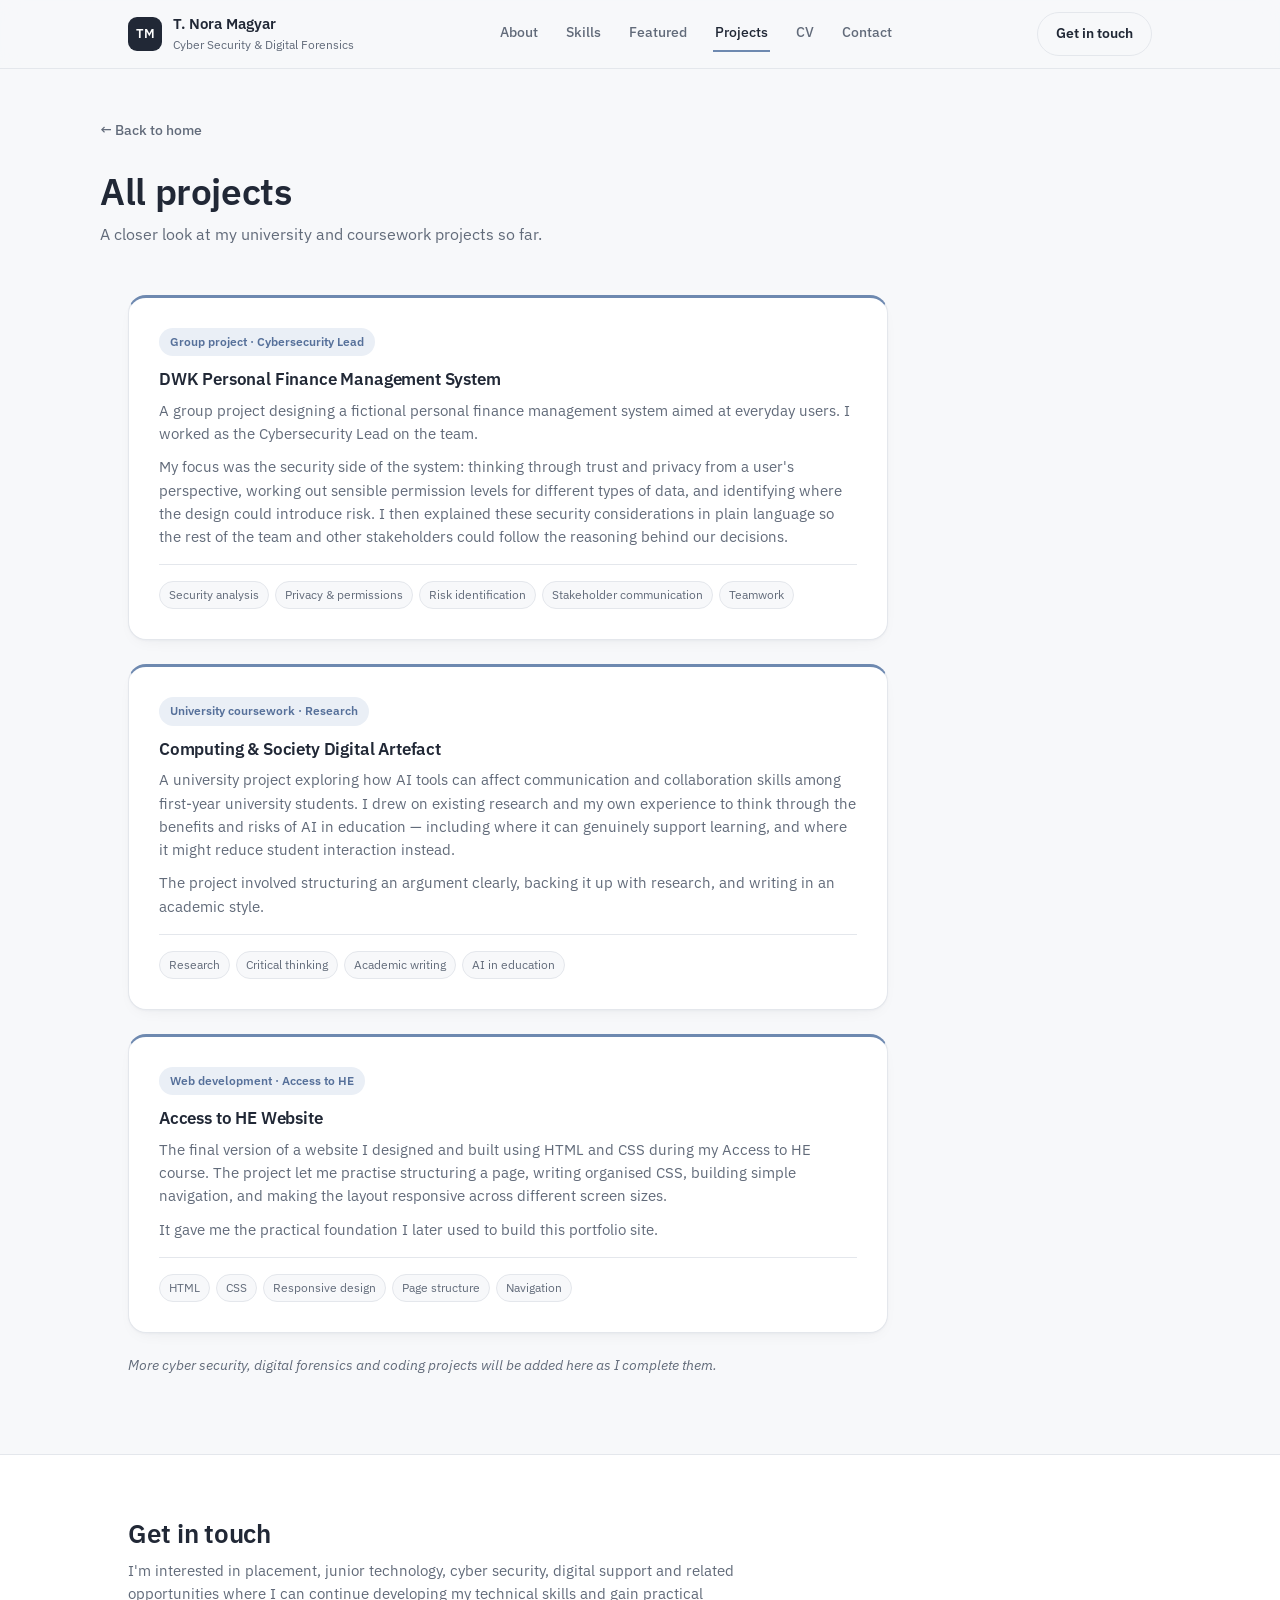
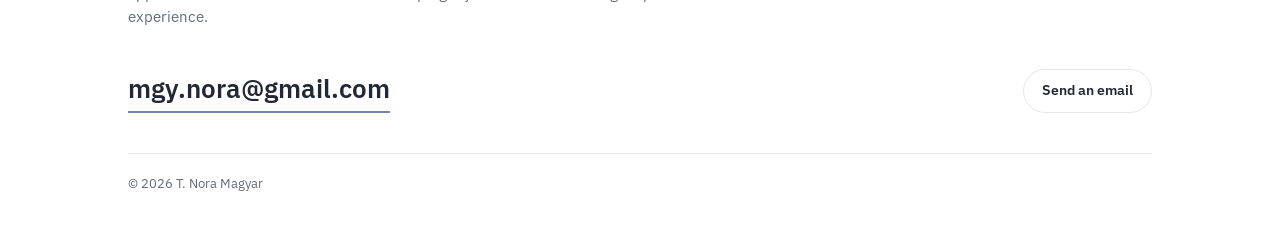
==== projects.html @ 8e034559 "Add files via upload" ====
<!DOCTYPE html>
<html lang="en">
<head>
<meta charset="UTF-8">
<meta name="viewport" content="width=device-width, initial-scale=1.0">
<title>Projects — T. Nora Magyar</title>
<link rel="preconnect" href="https://fonts.googleapis.com">
<link rel="preconnect" href="https://fonts.gstatic.com" crossorigin>
<link href="https://fonts.googleapis.com/css2?family=IBM+Plex+Sans:wght@400;500;600;700&display=swap" rel="stylesheet">
<link rel="stylesheet" href="style.css">
</head>
<body>

<header class="nav">
  <div class="wrap">
    <a href="index.html#home" class="brand">
      <span class="brand-mark">TM</span>
      <span class="brand-text">T. Nora Magyar<span>Cyber Security &amp; Digital Forensics</span></span>
    </a>
    <nav class="nav-links" id="navLinks">
      <a href="index.html#about">About</a>
      <a href="index.html#skills">Skills</a>
      <a href="index.html#featured-projects">Featured</a>
      <a href="projects.html" class="active">Projects</a>
      <a href="index.html#cv">CV</a>
      <a href="index.html#contact">Contact</a>
    </nav>
    <div class="nav-cta">
      <a href="index.html#contact" class="btn btn-ghost">Get in touch</a>
      <button class="menu-toggle" id="menuToggle" aria-label="Toggle menu" aria-expanded="false">
        <svg viewBox="0 0 24 24" fill="none" stroke="currentColor" stroke-width="2" stroke-linecap="round"><line x1="4" y1="7" x2="20" y2="7"/><line x1="4" y1="12" x2="20" y2="12"/><line x1="4" y1="17" x2="20" y2="17"/></svg>
      </button>
    </div>
  </div>
</header>

<div class="wrap projects-page-head">
  <a href="index.html" class="back-link">&larr; Back to home</a>
  <h1>All projects</h1>
  <p>A closer look at my university and coursework projects so far.</p>
</div>

<section id="all-projects">
  <div class="wrap">
    <div class="project-grid">
      <div class="card">
        <span class="card-tag">Group project · Cybersecurity Lead</span>
        <h3>DWK Personal Finance Management System</h3>
        <p>A group project designing a fictional personal finance management system aimed at everyday users. I worked as the Cybersecurity Lead on the team.</p>
        <p>My focus was the security side of the system: thinking through trust and privacy from a user's perspective, working out sensible permission levels for different types of data, and identifying where the design could introduce risk. I then explained these security considerations in plain language so the rest of the team and other stakeholders could follow the reasoning behind our decisions.</p>
        <div class="card-skills">
          <span class="card-skill">Security analysis</span>
          <span class="card-skill">Privacy &amp; permissions</span>
          <span class="card-skill">Risk identification</span>
          <span class="card-skill">Stakeholder communication</span>
          <span class="card-skill">Teamwork</span>
        </div>
      </div>
      <div class="card">
        <span class="card-tag">University coursework · Research</span>
        <h3>Computing &amp; Society Digital Artefact</h3>
        <p>A university project exploring how AI tools can affect communication and collaboration skills among first-year university students. I drew on existing research and my own experience to think through the benefits and risks of AI in education — including where it can genuinely support learning, and where it might reduce student interaction instead.</p>
        <p>The project involved structuring an argument clearly, backing it up with research, and writing in an academic style.</p>
        <div class="card-skills">
          <span class="card-skill">Research</span>
          <span class="card-skill">Critical thinking</span>
          <span class="card-skill">Academic writing</span>
          <span class="card-skill">AI in education</span>
        </div>
      </div>
      <div class="card">
        <span class="card-tag">Web development · Access to HE</span>
        <h3>Access to HE Website</h3>
        <p>The final version of a website I designed and built using HTML and CSS during my Access to HE course. The project let me practise structuring a page, writing organised CSS, building simple navigation, and making the layout responsive across different screen sizes.</p>
        <p>It gave me the practical foundation I later used to build this portfolio site.</p>
        <div class="card-skills">
          <span class="card-skill">HTML</span>
          <span class="card-skill">CSS</span>
          <span class="card-skill">Responsive design</span>
          <span class="card-skill">Page structure</span>
          <span class="card-skill">Navigation</span>
        </div>
      </div>
    </div>
    <p class="more-note">More cyber security, digital forensics and coding projects will be added here as I complete them.</p>
  </div>
</section>

<section class="contact" id="contact">
  <div class="wrap">
    <div class="section-head">
      <h2>Get in touch</h2>
      <p>I'm interested in placement, junior technology, cyber security, digital support and related opportunities where I can continue developing my technical skills and gain practical experience.</p>
    </div>
    <div class="contact-row">
      <a href="mailto:mgy.nora@gmail.com" class="contact-email">mgy.nora@gmail.com</a>
      <a href="mailto:mgy.nora@gmail.com" class="btn btn-ghost">Send an email</a>
    </div>
    <div class="footer-note">© <span id="year"></span> T. Nora Magyar</div>
  </div>
</section>

<script src="script.js"></script>
</body>
</html>
---- style.css ----
:root{
  --bg: #F7F8FA;
  --surface: #FFFFFF;
  --ink: #212836;
  --ink-soft: #626B7A;
  --navy: #212836;
  --navy-soft: #2C3444;
  --navy-ink: #F0F1F4;
  --navy-ink-soft: #AFB6C2;
  --accent: #6E89B0;
  --accent-dark: #56709A;
  --accent-tint: #EAEFF6;
  --line: #E4E7EC;
  --line-on-navy: #3A4354;
  --radius-lg: 18px;
  --radius-md: 12px;
  --radius-sm: 8px;
  --shadow: 0 1px 2px rgba(32,38,49,0.03), 0 6px 18px -10px rgba(32,38,49,0.10);
  color-scheme: light;
}

@media (prefers-color-scheme: dark){
  :root{
    --bg: #16181C;
    --surface: #1E2124;
    --ink: #EDEEEC;
    --ink-soft: #A9ADB0;
    --line: #2C2F33;
    --accent-tint: #1E2528;
    --shadow: 0 1px 2px rgba(0,0,0,0.3), 0 8px 24px -12px rgba(0,0,0,0.5);
  }
}

*{ box-sizing: border-box; }
html{ scroll-behavior: smooth; }
@media (prefers-reduced-motion: reduce){
  html{ scroll-behavior: auto; }
  *{ animation-duration: 0.001ms !important; transition-duration: 0.001ms !important; }
}

body{
  margin:0;
  background: var(--bg);
  color: var(--ink);
  font-family: 'IBM Plex Sans', -apple-system, BlinkMacSystemFont, sans-serif;
  line-height: 1.55;
  -webkit-font-smoothing: antialiased;
}

h1,h2,h3{
  font-family: 'IBM Plex Sans', sans-serif;
  font-weight: 600;
  line-height: 1.15;
  margin: 0;
  letter-spacing: -0.01em;
}

a{ color: inherit; }
img{ max-width:100%; display:block; }

:focus-visible{
  outline: 2px solid var(--accent);
  outline-offset: 3px;
}

.wrap{
  max-width: 1080px;
  margin: 0 auto;
  padding: 0 28px;
}

/* ---------- Nav ---------- */
.nav{
  position: sticky; top:0; z-index: 50;
  background: color-mix(in srgb, var(--bg) 90%, transparent);
  backdrop-filter: blur(10px);
  border-bottom: 1px solid var(--line);
}
.nav .wrap{
  display:flex; align-items:center; justify-content:space-between;
  height: 68px;
}
.brand{ display:flex; align-items:center; gap:11px; text-decoration:none; }
.brand-mark{
  width:34px; height:34px; border-radius: 9px;
  background: var(--navy);
  color:#fff;
  display:flex; align-items:center; justify-content:center;
  font-weight:600; font-size:13px;
  flex-shrink:0;
}
.brand-text{ font-size: 14.5px; font-weight:600; color: var(--ink); }
.brand-text span{
  display:block; font-weight:400; font-size:12px; color: var(--ink-soft);
}

.nav-links{ display:flex; align-items:center; gap: 24px; }
.nav-links a{
  text-decoration:none; font-size: 14px; font-weight:500; color: var(--ink-soft);
  padding: 6px 2px; border-bottom: 2px solid transparent;
  transition: color .15s ease, border-color .15s ease;
}
.nav-links a:hover{ color: var(--ink); border-color: var(--accent); }
.nav-links a.active{ color: var(--ink); border-color: var(--accent); }

.btn{
  display:inline-flex; align-items:center; justify-content:center; gap:8px;
  font-weight:600; font-size: 14px;
  padding: 10px 18px; border-radius: 999px;
  text-decoration:none; cursor:pointer; border: 1px solid transparent;
  transition: transform .15s ease, background .15s ease, border-color .15s ease;
}
.btn:active{ transform: translateY(1px); }
.btn-primary{ background: var(--accent); color:#fff; }
.btn-primary:hover{ background: var(--accent-dark); }
.btn-ghost{ background: transparent; color: var(--ink); border-color: var(--line); }
.btn-ghost:hover{ border-color: var(--accent); color: var(--accent); }
.btn-on-navy{ background: rgba(255,255,255,0.08); color: var(--navy-ink); border-color: var(--line-on-navy); }
.btn-on-navy:hover{ border-color: var(--accent); background: rgba(255,255,255,0.14); }

.nav-cta{ display:flex; align-items:center; gap:14px; }
.menu-toggle{
  display:none; background:none; border:none; cursor:pointer; padding:8px;
  color: var(--ink);
}
.menu-toggle svg{ width:24px; height:24px; }

/* ---------- Hero (contained navy) ---------- */
.hero{
  background: var(--navy); color: var(--navy-ink);
  padding: 56px 0;
}
.hero .wrap{
  display:grid; grid-template-columns: 1.25fr 0.85fr; gap: 40px; align-items:center;
}
.eyebrow-line{
  font-size: 13.5px; color: var(--navy-ink-soft); font-weight:500; margin-bottom: 12px;
}
.hero h1{ font-size: clamp(1.9rem, 3.4vw, 2.5rem); color: #fff; }
.hero .role{
  font-size: 16px;
  color: var(--navy-ink-soft);
  font-weight: 500;
  margin-top: 8px;
}
.hero p.lede{
  margin-top: 16px; max-width: 48ch; color: var(--navy-ink); opacity:0.9; font-size: 15.5px;
}
.hero p.lede-sub{
  margin-top: 8px; font-size: 14px; color: var(--navy-ink-soft);
}
.hero-actions{ display:flex; gap:12px; margin-top:22px; flex-wrap:wrap; }

.hero-card{
  background: rgba(255,255,255,0.06);
  border: 1px solid var(--line-on-navy);
  border-radius: var(--radius-md);
  padding: 20px 22px;
}
.hero-card-row{ display:flex; gap:12px; font-size:13.5px; padding: 9px 0; border-top:1px solid var(--line-on-navy); }
.hero-card-row:first-of-type{ border-top:none; }
.hero-card-row b{ color:#fff; font-weight:600; min-width: 72px; }
.hero-card-row span{ color: var(--navy-ink-soft); }

/* ---------- Sections generic ---------- */
section{ padding: 64px 0; }
.section-head{ max-width: 620px; margin-bottom: 36px; }
.section-head h2{ font-size: clamp(1.4rem, 2vw, 1.7rem); color: var(--ink); }
.section-head p{ color: var(--ink-soft); margin-top: 10px; font-size: 15px; }

.prose{ max-width: 66ch; color: var(--ink-soft); font-size: 16px; }
.prose p + p{ margin-top: 16px; }
.prose strong{ color: var(--ink); font-weight:600; }

#about{ padding-top: 56px; padding-bottom: 40px; }

/* ---------- Skills (light) ---------- */
#skills{ padding-top: 40px; padding-bottom: 48px; }
.skills-grid{ display:grid; grid-template-columns: repeat(3, 1fr); gap: 24px; align-items: stretch; }
.skill-group{
  background: var(--surface); border:1px solid var(--line); border-radius: var(--radius-lg);
  padding: 24px 26px; box-shadow: var(--shadow); height:100%;
  transition: transform .18s ease, box-shadow .18s ease;
}
.skill-group:hover{
  transform: translateY(-4px);
  box-shadow: 0 4px 6px rgba(32,38,49,0.04), 0 14px 28px -12px rgba(32,38,49,0.16);
}
.skill-group h3{
  font-size: 14px; color: var(--ink); margin-bottom: 16px; font-weight:600;
  padding-bottom: 12px; border-bottom: 1px solid var(--line);
}
.skill-list{ display:grid; grid-template-columns: 1fr 1fr; gap: 12px 14px; }
.skill-item{
  display:flex; align-items:flex-start; gap:8px;
  font-size: 13px; color: var(--ink-soft); line-height:1.35;
}
.skill-dot{ width:6px; height:6px; border-radius:50%; background: var(--accent); margin-top:5px; flex-shrink:0; }

/* ---------- Projects (the focal section) ---------- */
#featured-projects{ padding-top: 20px; padding-bottom: 56px; }
.section-head.projects-head h2{ font-size: clamp(1.7rem, 2.6vw, 2.1rem); }
.project-grid{ display:grid; grid-template-columns: repeat(3, 1fr); gap: 22px; }
.card{
  background: var(--surface); border:1px solid var(--line); border-radius: var(--radius-lg);
  padding: 26px; box-shadow: var(--shadow); display:flex; flex-direction:column; height:100%;
  border-top: 3px solid var(--accent);
  transition: transform .18s ease, box-shadow .18s ease;
}
.card:hover{
  transform: translateY(-4px);
  box-shadow: 0 4px 6px rgba(32,38,49,0.04), 0 14px 28px -12px rgba(32,38,49,0.16);
}
.card-tag{
  font-size: 12px; font-weight:600; color: var(--accent-dark);
  background: var(--accent-tint); padding: 5px 11px; border-radius: 999px;
  display:inline-block; margin-bottom:14px; width: fit-content;
}
.card h3{ font-size: 17px; margin-bottom: 9px; }
.card p{ font-size: 14.5px; color: var(--ink-soft); margin:0; }
.card p + p{ margin-top: 10px; }
.card-skills{ display:flex; flex-wrap:wrap; gap:6px; margin-top:16px; padding-top:16px; border-top:1px solid var(--line); }
.card-skill{
  font-size:11.5px; color: var(--ink-soft); background: var(--bg);
  border:1px solid var(--line); padding:4px 9px; border-radius:999px;
}
.more-note{ margin-top: 22px; font-size: 14px; color: var(--ink-soft); font-style: italic; }
.featured-actions{ display:flex; justify-content:center; margin-top: 32px; }
.back-link{
  display:inline-flex; align-items:center; gap:6px; font-size: 14px; font-weight:500;
  color: var(--ink-soft); text-decoration:none; margin-bottom: 28px;
}
.back-link:hover{ color: var(--accent-dark); }

/* ---------- CV (compact bar) ---------- */
#cv{ padding-top: 0; padding-bottom: 56px; }
.cv{
  background: var(--surface);
  border: 1px solid var(--line);
  border-radius: var(--radius-md);
  padding: 22px 26px;
  display:flex; align-items:center; justify-content:space-between; gap: 20px; flex-wrap:wrap;
}
.cv h2{ font-size: 17px; color: var(--ink); }
.cv p{ color: var(--ink-soft); margin-top: 4px; font-size: 14px; }

/* ---------- Contact (light) ---------- */
.contact{ background: var(--surface); border-top: 1px solid var(--line); padding-bottom: 40px; }
.contact-row{ display:flex; align-items:center; justify-content:space-between; flex-wrap:wrap; gap:20px; padding-top: 4px; }
.contact-email{
  font-size: clamp(1.2rem, 2.2vw, 1.6rem);
  font-weight:600; color: var(--ink); text-decoration:none; border-bottom: 2px solid var(--accent);
  padding-bottom: 3px;
}
.footer-note{ margin-top: 40px; padding-top: 20px; border-top:1px solid var(--line); font-size: 13px; color: var(--ink-soft); }

/* ---------- Projects page ---------- */
.projects-page-head{ padding: 48px 0 8px; }
.projects-page-head h1{ font-size: clamp(1.8rem, 3vw, 2.3rem); color: var(--ink); }
.projects-page-head p{ color: var(--ink-soft); margin-top: 10px; max-width: 60ch; }
#all-projects{ padding-top: 24px; }
#all-projects .project-grid{ grid-template-columns: 1fr; gap: 24px; max-width: 760px; }
#all-projects .card{ padding: 30px; }
#all-projects .card p{ font-size: 15px; }

@media (max-width: 900px){
  .hero .wrap{ grid-template-columns: 1fr; }
  .hero-card{ order: -1; }
  .skills-grid{ grid-template-columns: 1fr; gap: 24px; }
  .project-grid{ grid-template-columns: 1fr; }
  .cv{ flex-direction:column; align-items:flex-start; text-align:left; }
  .nav-links{
    position:fixed; inset: 68px 0 0 0; background: var(--bg);
    flex-direction:column; align-items:flex-start; padding: 24px;
    transform: translateX(100%); transition: transform .2s ease;
    gap: 4px; border-top:1px solid var(--line);
  }
  .nav-links.open{ transform: translateX(0); }
  .nav-links a{ width:100%; padding: 14px 4px; font-size:16px; }
  .menu-toggle{ display:block; }
  .nav-cta .btn-ghost{ display:none; }
  .contact-row{ flex-direction:column; align-items:flex-start; }
}
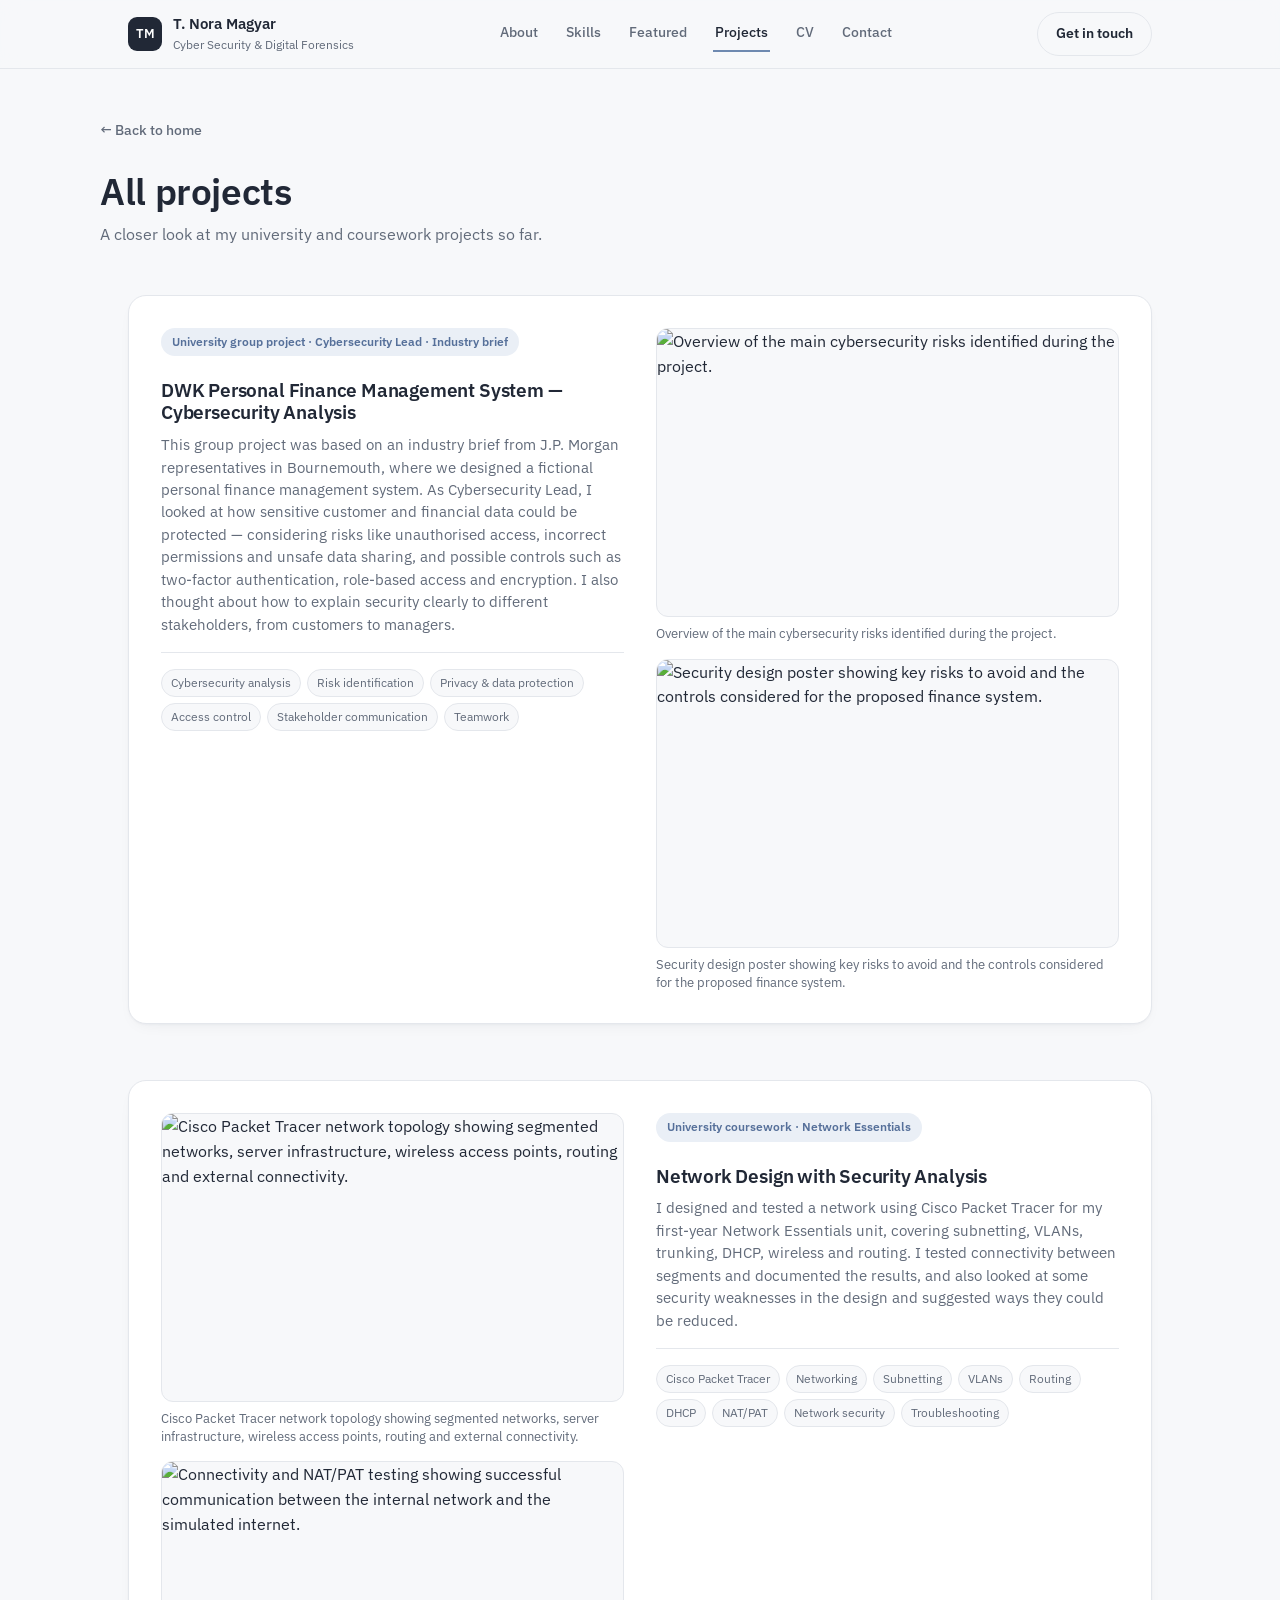
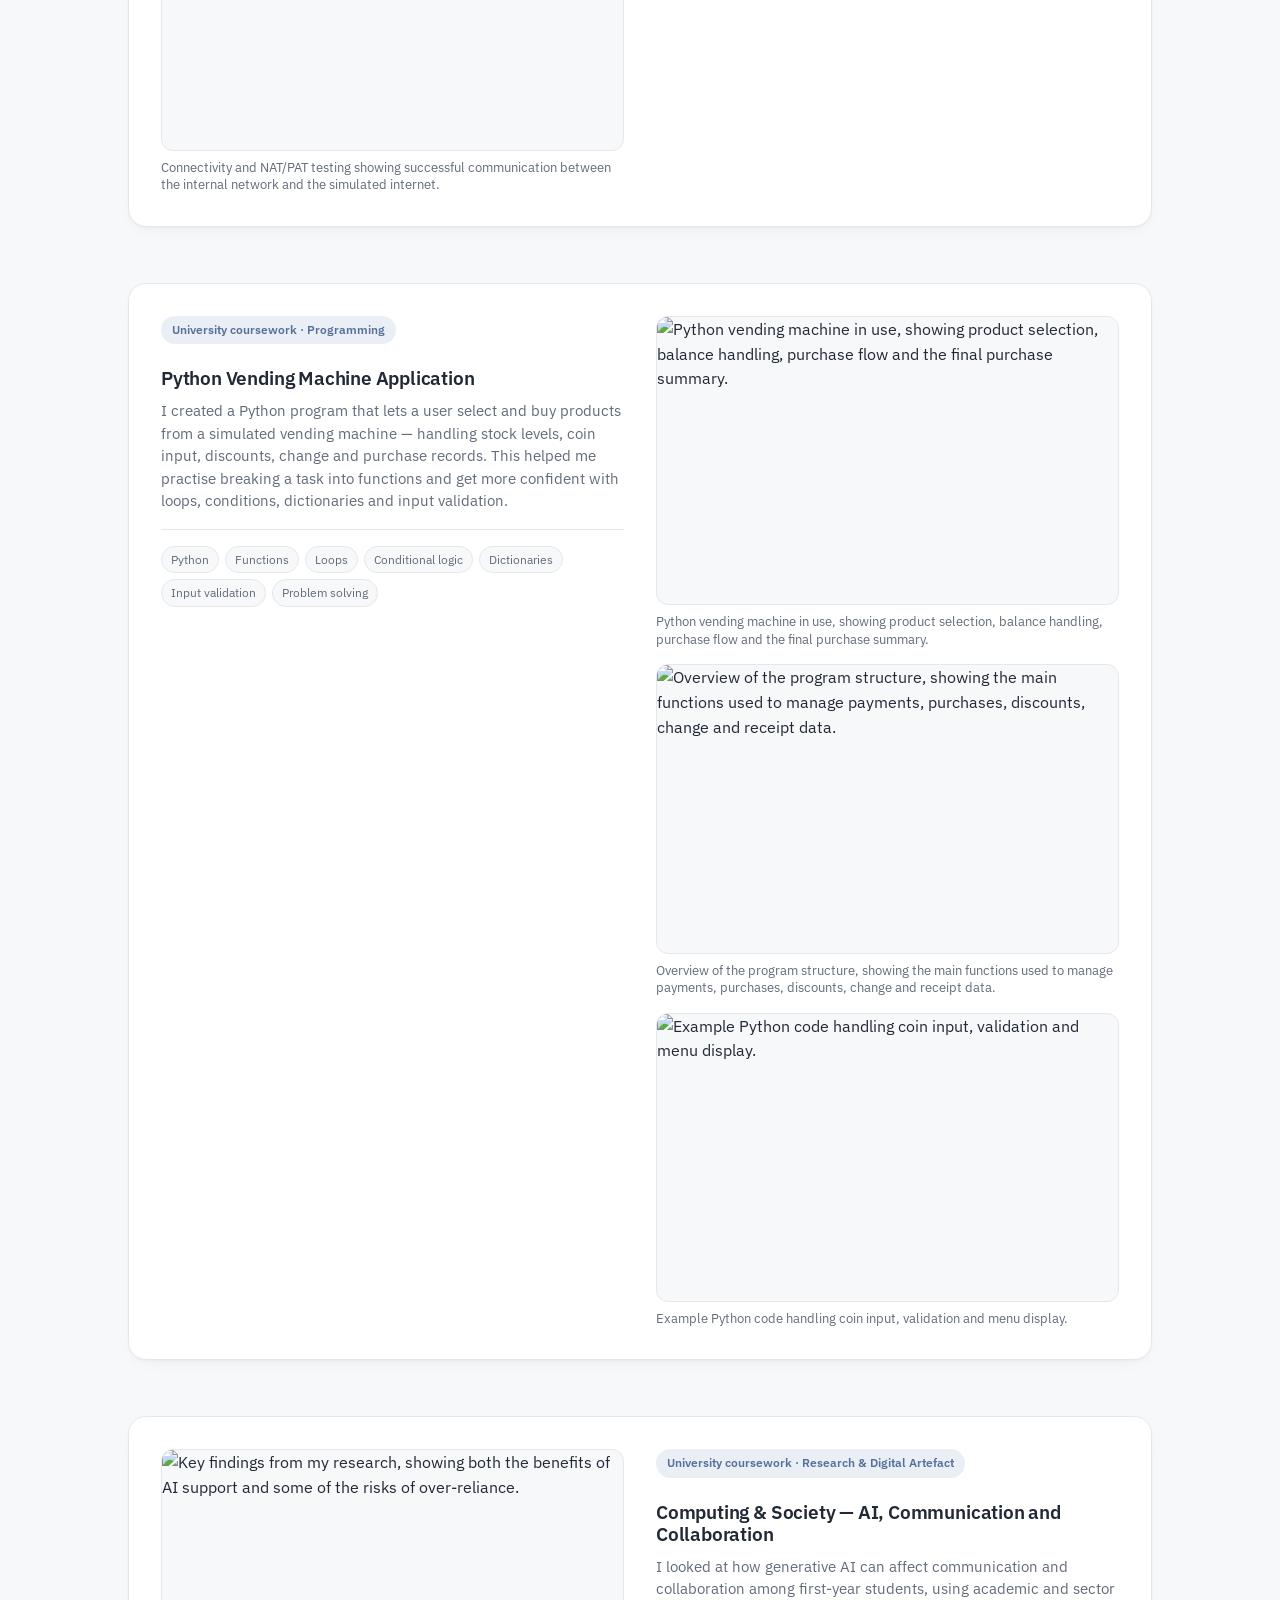
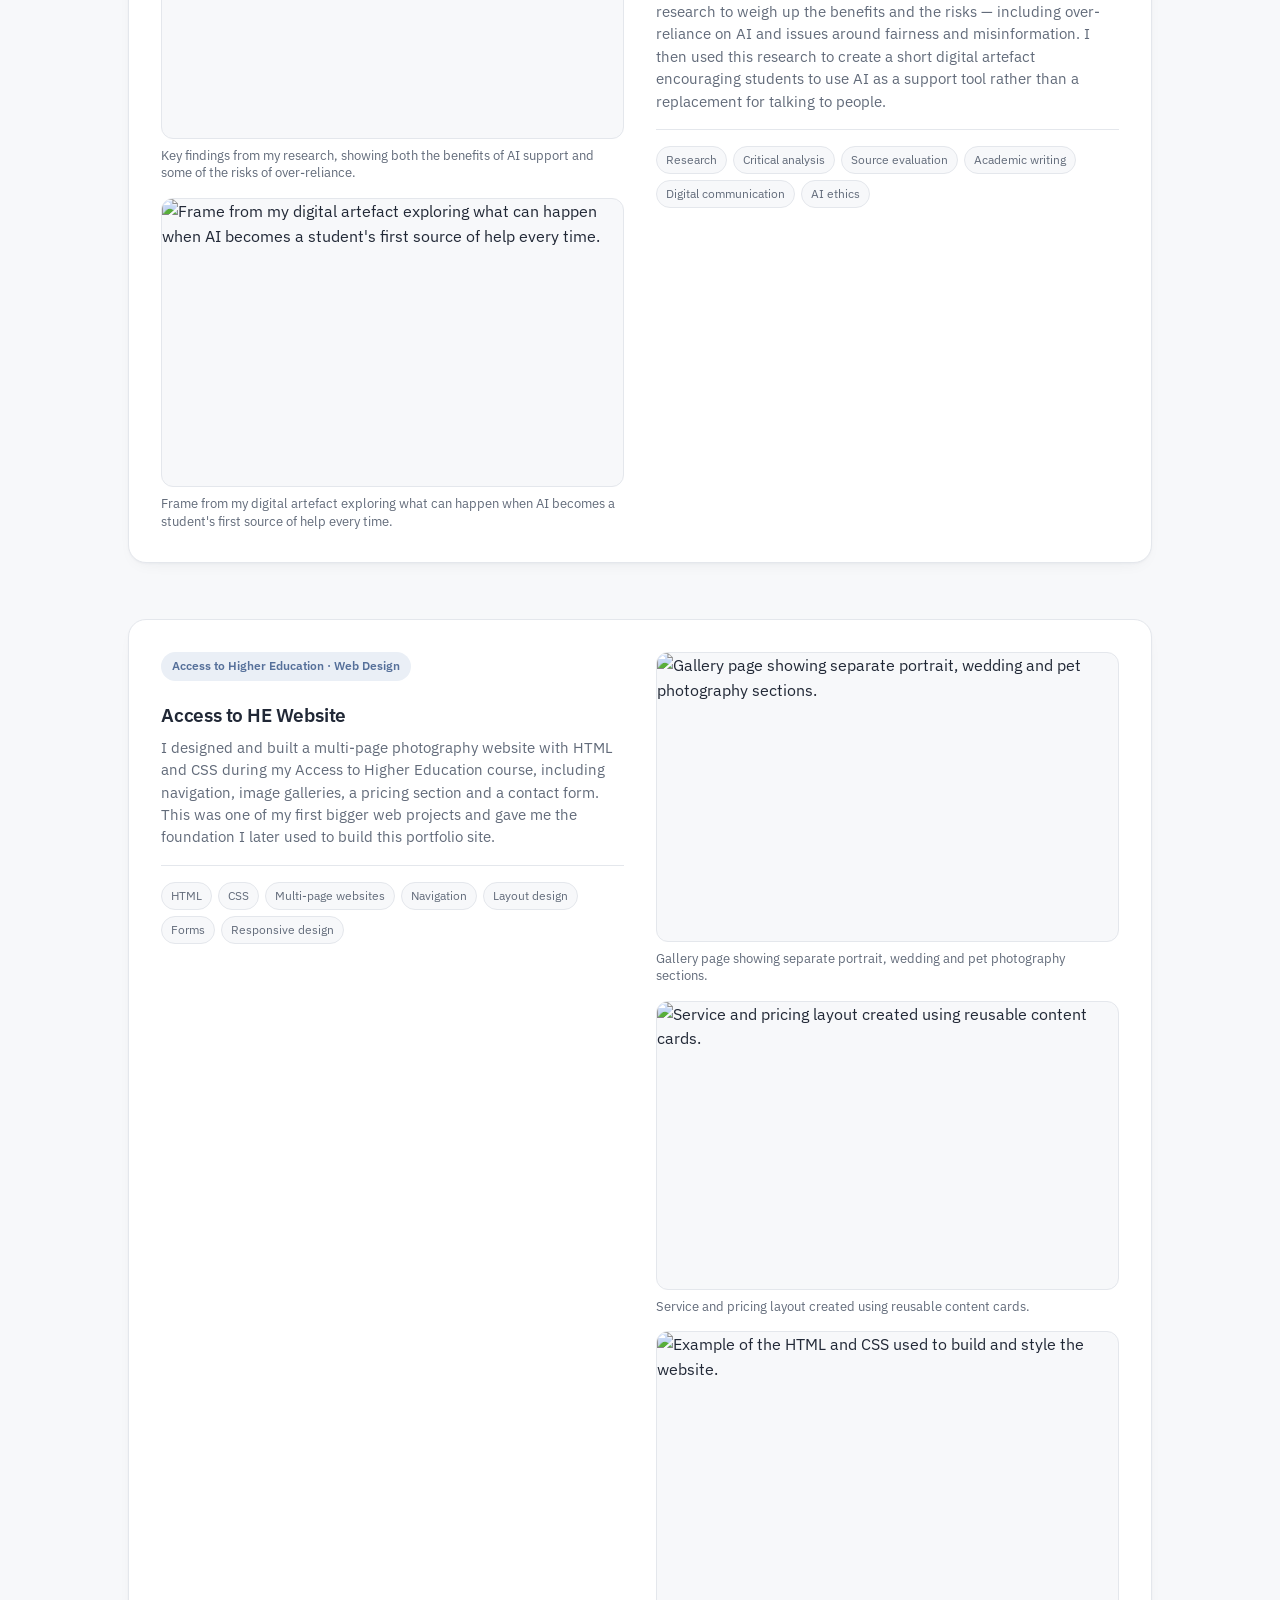
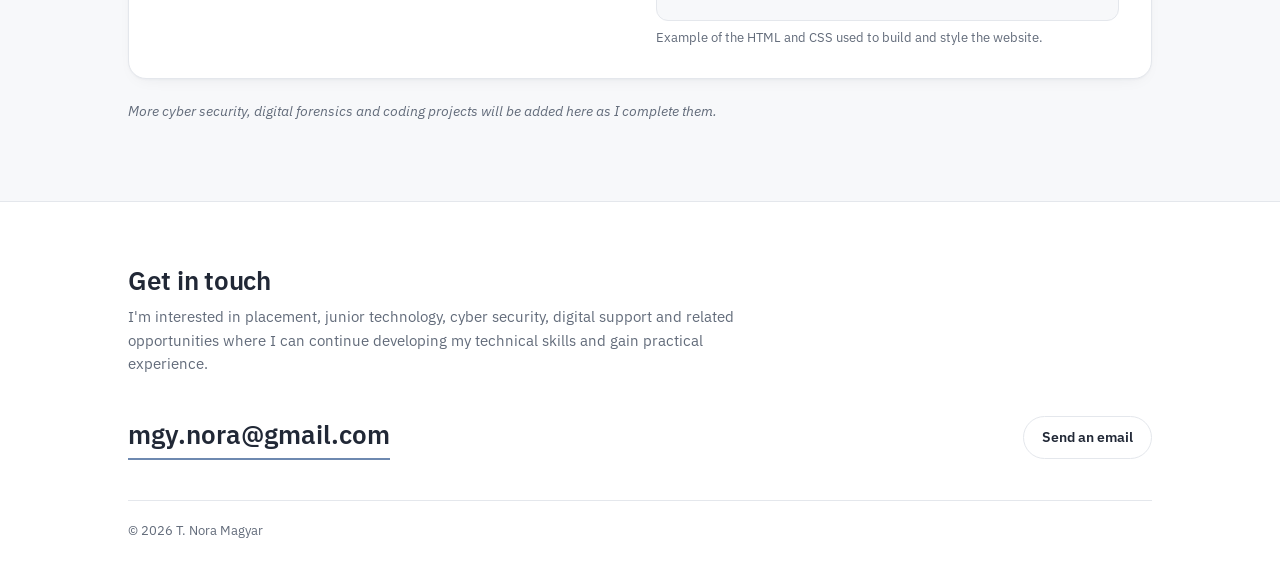
==== commit 3b8f35f4: "Add files via upload" ====
--- a/projects.html
+++ b/projects.html
@@ -42,45 +42,159 @@
 
 <section id="all-projects">
   <div class="wrap">
-    <div class="project-grid">
-      <div class="card">
-        <span class="card-tag">Group project · Cybersecurity Lead</span>
-        <h3>DWK Personal Finance Management System</h3>
-        <p>A group project designing a fictional personal finance management system aimed at everyday users. I worked as the Cybersecurity Lead on the team.</p>
-        <p>My focus was the security side of the system: thinking through trust and privacy from a user's perspective, working out sensible permission levels for different types of data, and identifying where the design could introduce risk. I then explained these security considerations in plain language so the rest of the team and other stakeholders could follow the reasoning behind our decisions.</p>
-        <div class="card-skills">
-          <span class="card-skill">Security analysis</span>
-          <span class="card-skill">Privacy &amp; permissions</span>
-          <span class="card-skill">Risk identification</span>
-          <span class="card-skill">Stakeholder communication</span>
-          <span class="card-skill">Teamwork</span>
-        </div>
-      </div>
-      <div class="card">
-        <span class="card-tag">University coursework · Research</span>
-        <h3>Computing &amp; Society Digital Artefact</h3>
-        <p>A university project exploring how AI tools can affect communication and collaboration skills among first-year university students. I drew on existing research and my own experience to think through the benefits and risks of AI in education — including where it can genuinely support learning, and where it might reduce student interaction instead.</p>
-        <p>The project involved structuring an argument clearly, backing it up with research, and writing in an academic style.</p>
-        <div class="card-skills">
-          <span class="card-skill">Research</span>
-          <span class="card-skill">Critical thinking</span>
-          <span class="card-skill">Academic writing</span>
-          <span class="card-skill">AI in education</span>
-        </div>
-      </div>
-      <div class="card">
-        <span class="card-tag">Web development · Access to HE</span>
-        <h3>Access to HE Website</h3>
-        <p>The final version of a website I designed and built using HTML and CSS during my Access to HE course. The project let me practise structuring a page, writing organised CSS, building simple navigation, and making the layout responsive across different screen sizes.</p>
-        <p>It gave me the practical foundation I later used to build this portfolio site.</p>
-        <div class="card-skills">
-          <span class="card-skill">HTML</span>
-          <span class="card-skill">CSS</span>
-          <span class="card-skill">Responsive design</span>
-          <span class="card-skill">Page structure</span>
-          <span class="card-skill">Navigation</span>
-        </div>
-      </div>
+    <div class="case-list">
+      <article class="project-case">
+        <div class="project-case-grid">
+          <div class="case-text">
+            <span class="card-tag">University group project · Cybersecurity Lead · Industry brief</span>
+            <h3>DWK Personal Finance Management System — Cybersecurity Analysis</h3>
+            <p>This group project was based on an industry brief from J.P. Morgan representatives in Bournemouth, where we designed a fictional personal finance management system. As Cybersecurity Lead, I looked at how sensitive customer and financial data could be protected — considering risks like unauthorised access, incorrect permissions and unsafe data sharing, and possible controls such as two-factor authentication, role-based access and encryption. I also thought about how to explain security clearly to different stakeholders, from customers to managers.</p>
+            <div class="card-skills">
+              <span class="card-skill">Cybersecurity analysis</span>
+              <span class="card-skill">Risk identification</span>
+              <span class="card-skill">Privacy &amp; data protection</span>
+              <span class="card-skill">Access control</span>
+              <span class="card-skill">Stakeholder communication</span>
+              <span class="card-skill">Teamwork</span>
+            </div>
+          </div>
+          <div class="case-media">
+            <figure class="case-figure">
+              <img src="assets/projects/dwk_risk_chart.png" alt="Overview of the main cybersecurity risks identified during the project.">
+              <figcaption>Overview of the main cybersecurity risks identified during the project.</figcaption>
+            </figure>
+            <figure class="case-figure">
+              <img src="assets/projects/dwk_security_poster.png" alt="Security design poster showing key risks to avoid and the controls considered for the proposed finance system.">
+              <figcaption>Security design poster showing key risks to avoid and the controls considered for the proposed finance system.</figcaption>
+            </figure>
+          </div>
+        </div>
+      </article>
+
+      <article class="project-case project-case--reverse">
+        <div class="project-case-grid">
+          <div class="case-text">
+            <span class="card-tag">University coursework · Network Essentials</span>
+            <h3>Network Design with Security Analysis</h3>
+            <p>I designed and tested a network using Cisco Packet Tracer for my first-year Network Essentials unit, covering subnetting, VLANs, trunking, DHCP, wireless and routing. I tested connectivity between segments and documented the results, and also looked at some security weaknesses in the design and suggested ways they could be reduced.</p>
+            <div class="card-skills">
+              <span class="card-skill">Cisco Packet Tracer</span>
+              <span class="card-skill">Networking</span>
+              <span class="card-skill">Subnetting</span>
+              <span class="card-skill">VLANs</span>
+              <span class="card-skill">Routing</span>
+              <span class="card-skill">DHCP</span>
+              <span class="card-skill">NAT/PAT</span>
+              <span class="card-skill">Network security</span>
+              <span class="card-skill">Troubleshooting</span>
+            </div>
+          </div>
+          <div class="case-media">
+            <figure class="case-figure">
+              <img src="assets/projects/network_topology.png" alt="Cisco Packet Tracer network topology showing segmented networks, server infrastructure, wireless access points, routing and external connectivity.">
+              <figcaption>Cisco Packet Tracer network topology showing segmented networks, server infrastructure, wireless access points, routing and external connectivity.</figcaption>
+            </figure>
+            <figure class="case-figure">
+              <img src="assets/projects/network_nat_testing.png" alt="Connectivity and NAT/PAT testing showing successful communication between the internal network and the simulated internet.">
+              <figcaption>Connectivity and NAT/PAT testing showing successful communication between the internal network and the simulated internet.</figcaption>
+            </figure>
+          </div>
+        </div>
+      </article>
+
+      <article class="project-case">
+        <div class="project-case-grid">
+          <div class="case-text">
+            <span class="card-tag">University coursework · Programming</span>
+            <h3>Python Vending Machine Application</h3>
+            <p>I created a Python program that lets a user select and buy products from a simulated vending machine — handling stock levels, coin input, discounts, change and purchase records. This helped me practise breaking a task into functions and get more confident with loops, conditions, dictionaries and input validation.</p>
+            <div class="card-skills">
+              <span class="card-skill">Python</span>
+              <span class="card-skill">Functions</span>
+              <span class="card-skill">Loops</span>
+              <span class="card-skill">Conditional logic</span>
+              <span class="card-skill">Dictionaries</span>
+              <span class="card-skill">Input validation</span>
+              <span class="card-skill">Problem solving</span>
+            </div>
+          </div>
+          <div class="case-media">
+            <figure class="case-figure">
+              <img src="assets/projects/vending_machine_terminal.png" alt="Python vending machine in use, showing product selection, balance handling, purchase flow and the final purchase summary.">
+              <figcaption>Python vending machine in use, showing product selection, balance handling, purchase flow and the final purchase summary.</figcaption>
+            </figure>
+            <figure class="case-figure">
+              <img src="assets/projects/vending_machine_functions.png" alt="Overview of the program structure, showing the main functions used to manage payments, purchases, discounts, change and receipt data.">
+              <figcaption>Overview of the program structure, showing the main functions used to manage payments, purchases, discounts, change and receipt data.</figcaption>
+            </figure>
+            <figure class="case-figure">
+              <img src="assets/projects/vending_machine_code.png" alt="Example Python code handling coin input, validation and menu display.">
+              <figcaption>Example Python code handling coin input, validation and menu display.</figcaption>
+            </figure>
+          </div>
+        </div>
+      </article>
+
+      <article class="project-case project-case--reverse">
+        <div class="project-case-grid">
+          <div class="case-text">
+            <span class="card-tag">University coursework · Research &amp; Digital Artefact</span>
+            <h3>Computing &amp; Society — AI, Communication and Collaboration</h3>
+            <p>I looked at how generative AI can affect communication and collaboration among first-year students, using academic and sector research to weigh up the benefits and the risks — including over-reliance on AI and issues around fairness and misinformation. I then used this research to create a short digital artefact encouraging students to use AI as a support tool rather than a replacement for talking to people.</p>
+            <div class="card-skills">
+              <span class="card-skill">Research</span>
+              <span class="card-skill">Critical analysis</span>
+              <span class="card-skill">Source evaluation</span>
+              <span class="card-skill">Academic writing</span>
+              <span class="card-skill">Digital communication</span>
+              <span class="card-skill">AI ethics</span>
+            </div>
+          </div>
+          <div class="case-media">
+            <figure class="case-figure">
+              <img src="assets/projects/computing_society_insight.png" alt="Key findings from my research, showing both the benefits of AI support and some of the risks of over-reliance.">
+              <figcaption>Key findings from my research, showing both the benefits of AI support and some of the risks of over-reliance.</figcaption>
+            </figure>
+            <figure class="case-figure">
+              <img src="assets/projects/computing_society_artefact.png" alt="Frame from my digital artefact exploring what can happen when AI becomes a student's first source of help every time.">
+              <figcaption>Frame from my digital artefact exploring what can happen when AI becomes a student's first source of help every time.</figcaption>
+            </figure>
+          </div>
+        </div>
+      </article>
+
+      <article class="project-case">
+        <div class="project-case-grid">
+          <div class="case-text">
+            <span class="card-tag">Access to Higher Education · Web Design</span>
+            <h3>Access to HE Website</h3>
+            <p>I designed and built a multi-page photography website with HTML and CSS during my Access to Higher Education course, including navigation, image galleries, a pricing section and a contact form. This was one of my first bigger web projects and gave me the foundation I later used to build this portfolio site.</p>
+            <div class="card-skills">
+              <span class="card-skill">HTML</span>
+              <span class="card-skill">CSS</span>
+              <span class="card-skill">Multi-page websites</span>
+              <span class="card-skill">Navigation</span>
+              <span class="card-skill">Layout design</span>
+              <span class="card-skill">Forms</span>
+              <span class="card-skill">Responsive design</span>
+            </div>
+          </div>
+          <div class="case-media">
+            <figure class="case-figure">
+              <img src="assets/projects/access_website_gallery.png" alt="Gallery page showing separate portrait, wedding and pet photography sections.">
+              <figcaption>Gallery page showing separate portrait, wedding and pet photography sections.</figcaption>
+            </figure>
+            <figure class="case-figure">
+              <img src="assets/projects/access_website_services.png" alt="Service and pricing layout created using reusable content cards.">
+              <figcaption>Service and pricing layout created using reusable content cards.</figcaption>
+            </figure>
+            <figure class="case-figure">
+              <img src="assets/projects/access_website_code.png" alt="Example of the HTML and CSS used to build and style the website.">
+              <figcaption>Example of the HTML and CSS used to build and style the website.</figcaption>
+            </figure>
+          </div>
+        </div>
+      </article>
     </div>
     <p class="more-note">More cyber security, digital forensics and coding projects will be added here as I complete them.</p>
   </div>
--- a/style.css
+++ b/style.css
@@ -232,6 +232,45 @@
 }
 .back-link:hover{ color: var(--accent-dark); }
 
+/* ---------- Project case studies (Projects page) ---------- */
+.case-list{ display:flex; flex-direction:column; gap: 56px; }
+.project-case{
+  background: var(--surface); border:1px solid var(--line); border-radius: var(--radius-lg);
+  padding: 32px; box-shadow: var(--shadow);
+}
+.project-case-grid{ display:grid; grid-template-columns: 1fr 1fr; gap: 32px; align-items:start; }
+.case-text{ order: 1; }
+.case-media{ order: 2; display:flex; flex-direction:column; gap: 16px; }
+.project-case--reverse .case-text{ order: 2; }
+.project-case--reverse .case-media{ order: 1; }
+
+.case-text h3{ font-size: 19px; margin: 10px 0 10px; }
+.case-text p{ font-size: 14.5px; color: var(--ink-soft); margin:0; }
+
+.case-figure{ margin:0; }
+.case-figure img{
+  width:100%; aspect-ratio: 16 / 10; object-fit: cover;
+  border-radius: var(--radius-md); border:1px solid var(--line); background: var(--bg);
+}
+.case-figure figcaption{
+  font-size: 12.5px; color: var(--ink-soft); margin-top: 8px; line-height:1.4;
+}
+
+.card.card-compact{ padding: 20px 22px; }
+.also-completed-label{
+  font-size: 13px; font-weight:600; color: var(--ink-soft);
+  text-transform: uppercase; letter-spacing: 0.04em;
+  margin: 8px 0 16px;
+}
+
+@media (max-width: 800px){
+  .project-case{ padding: 22px; }
+  .project-case-grid{ grid-template-columns: 1fr; gap: 20px; }
+  .case-text{ order: 1 !important; }
+  .case-media{ order: 2 !important; }
+}
+
+
 /* ---------- CV (compact bar) ---------- */
 #cv{ padding-top: 0; padding-bottom: 56px; }
 .cv{
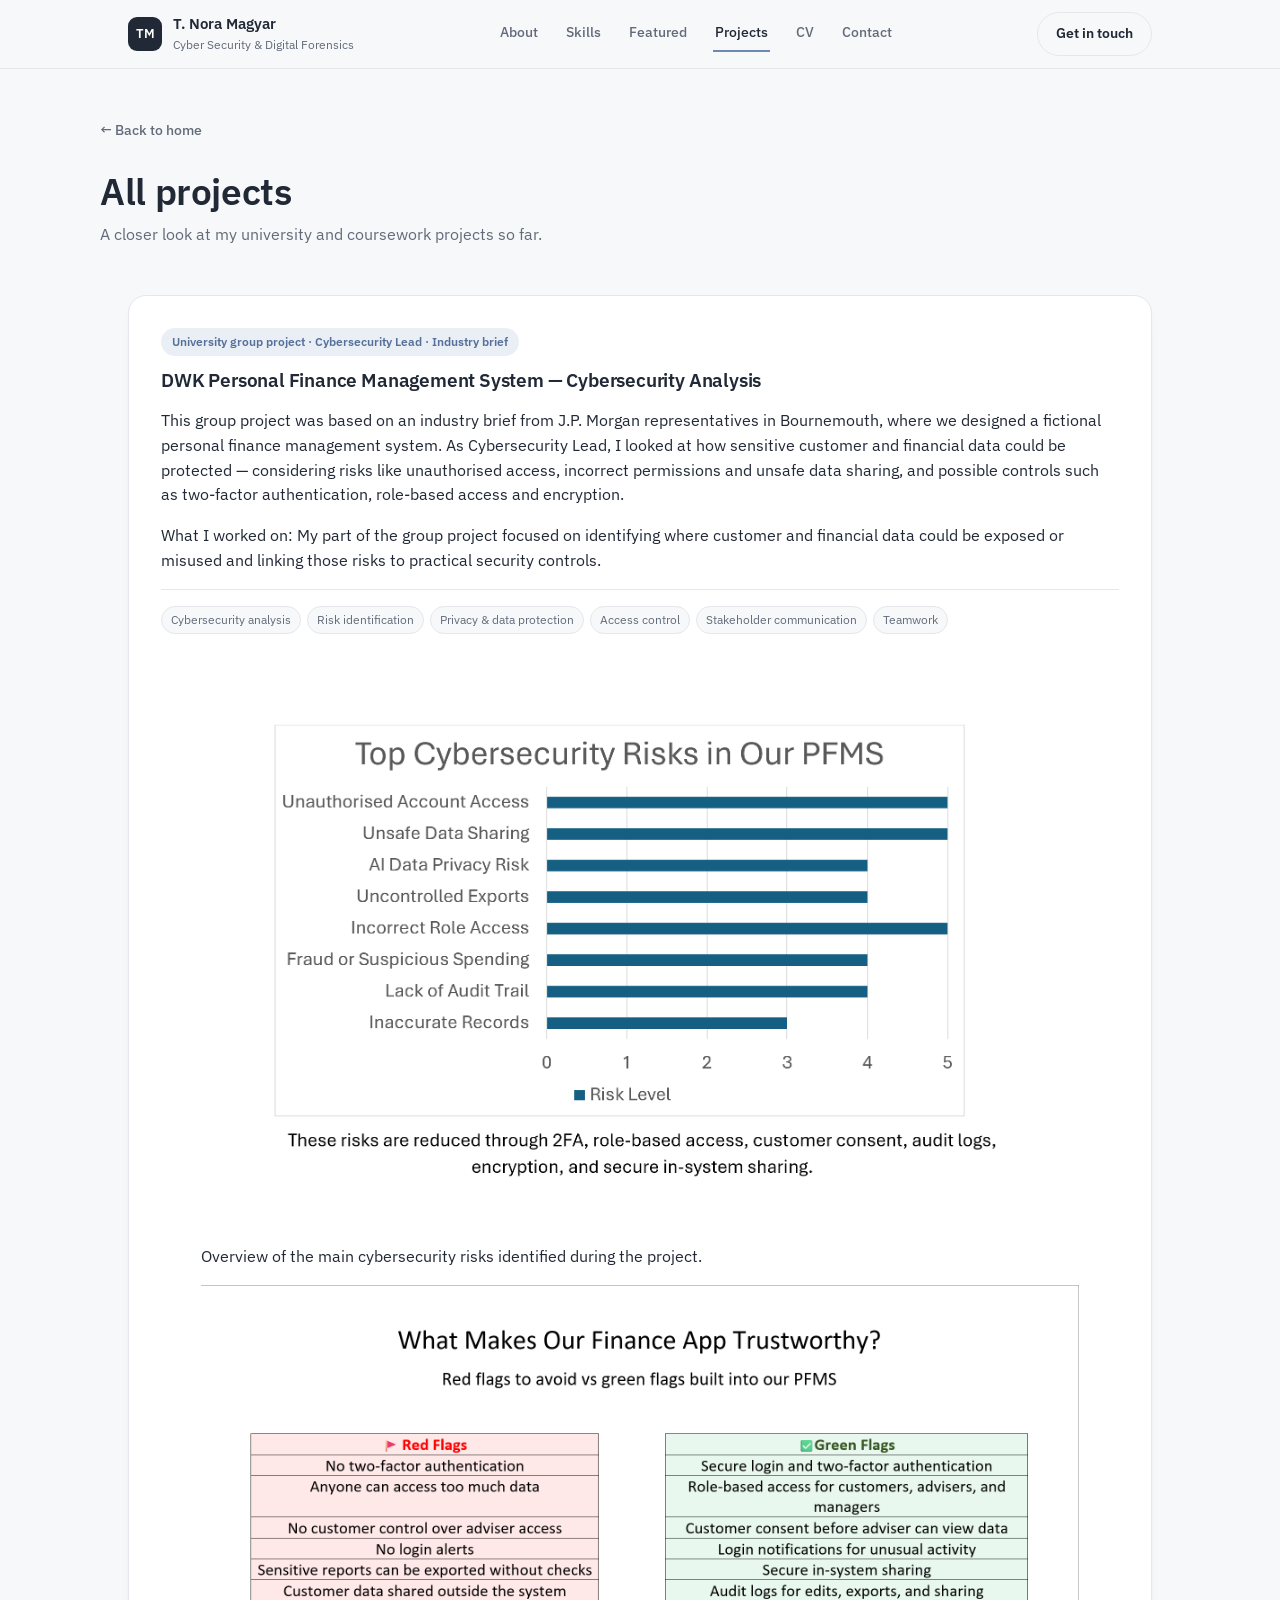
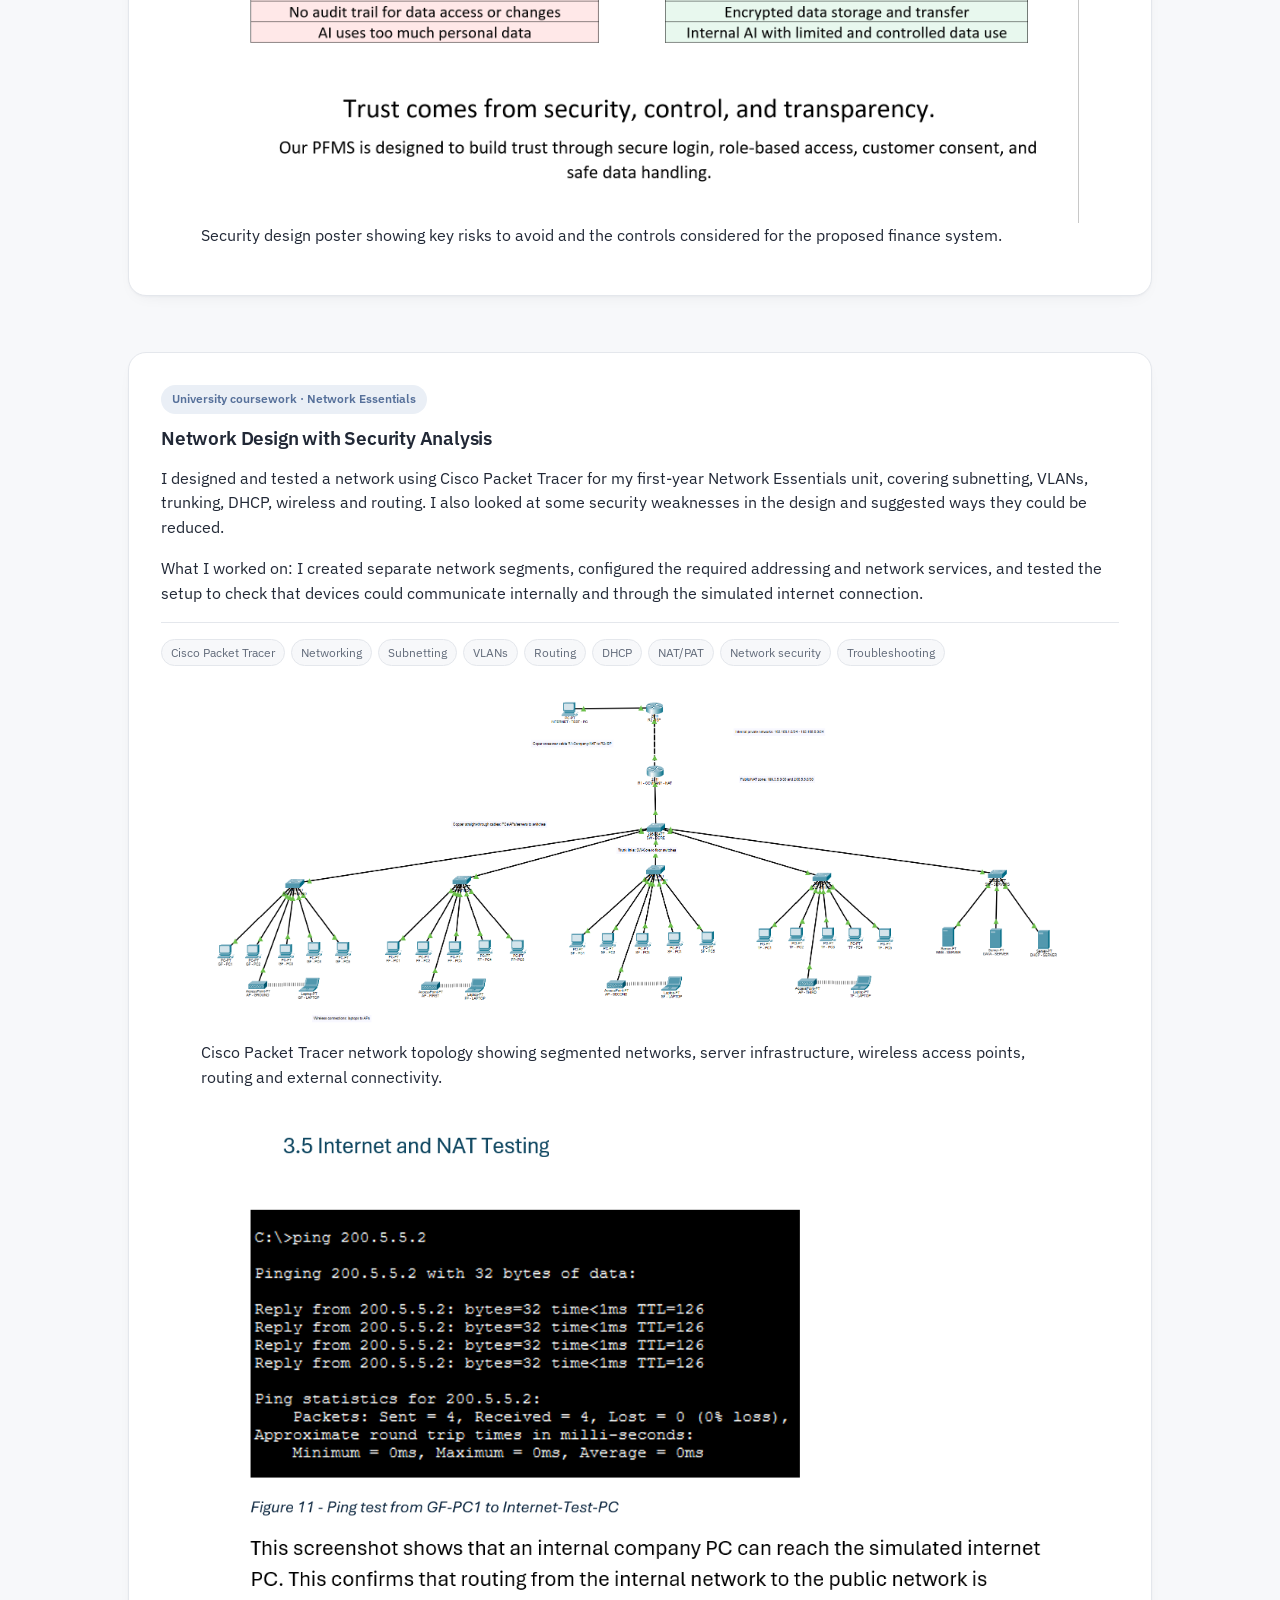
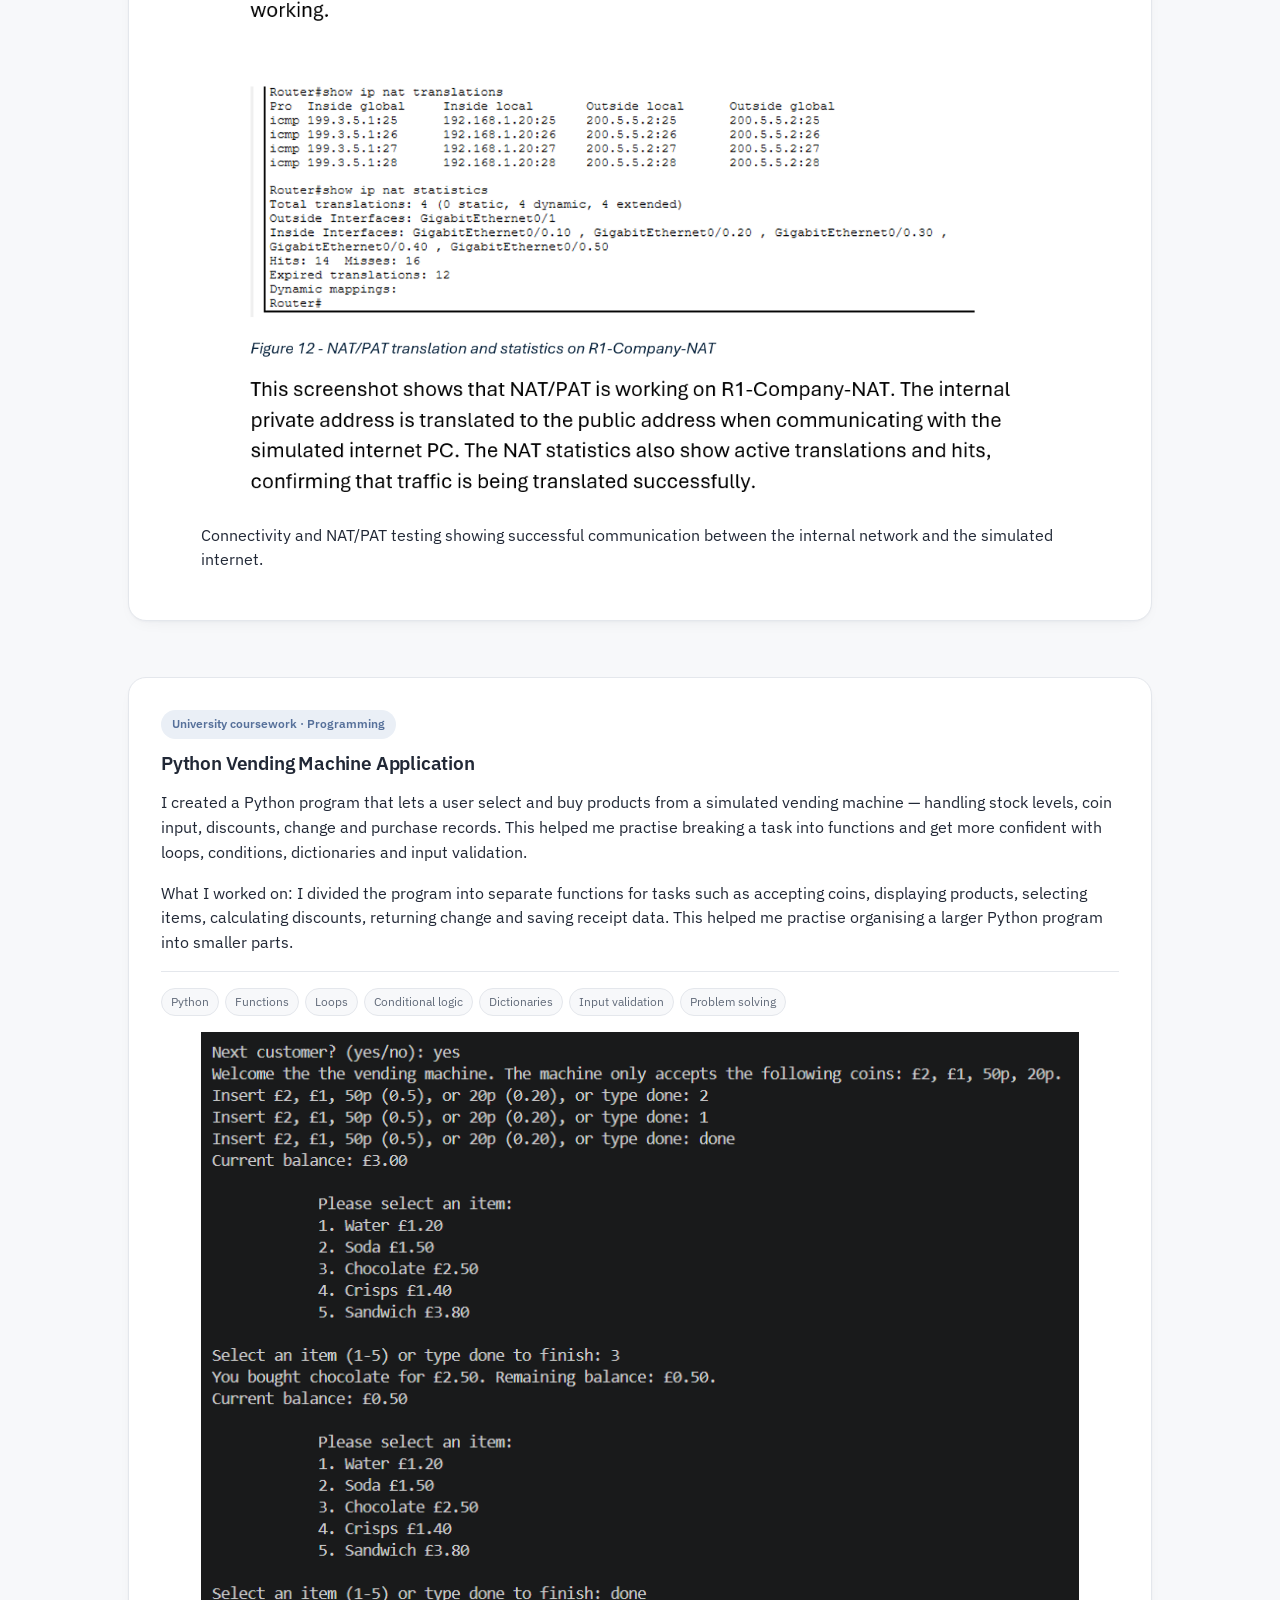
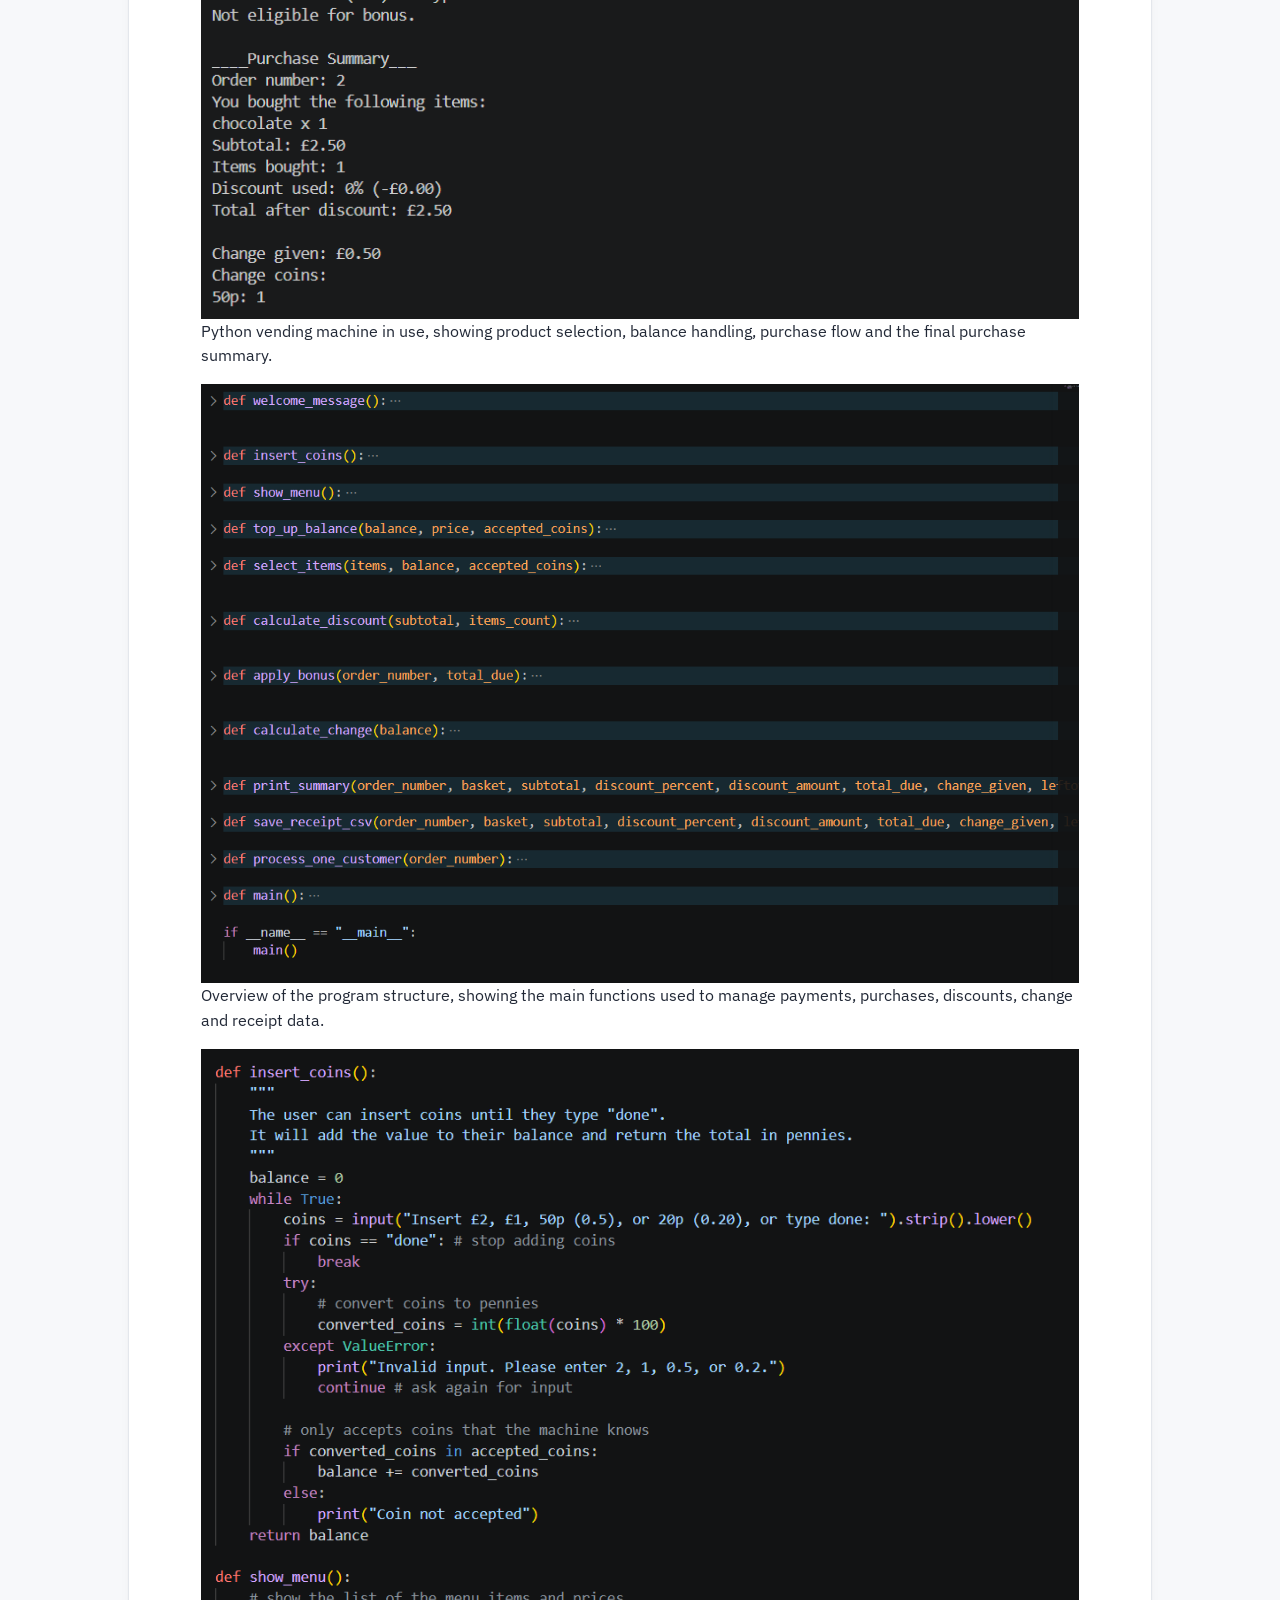
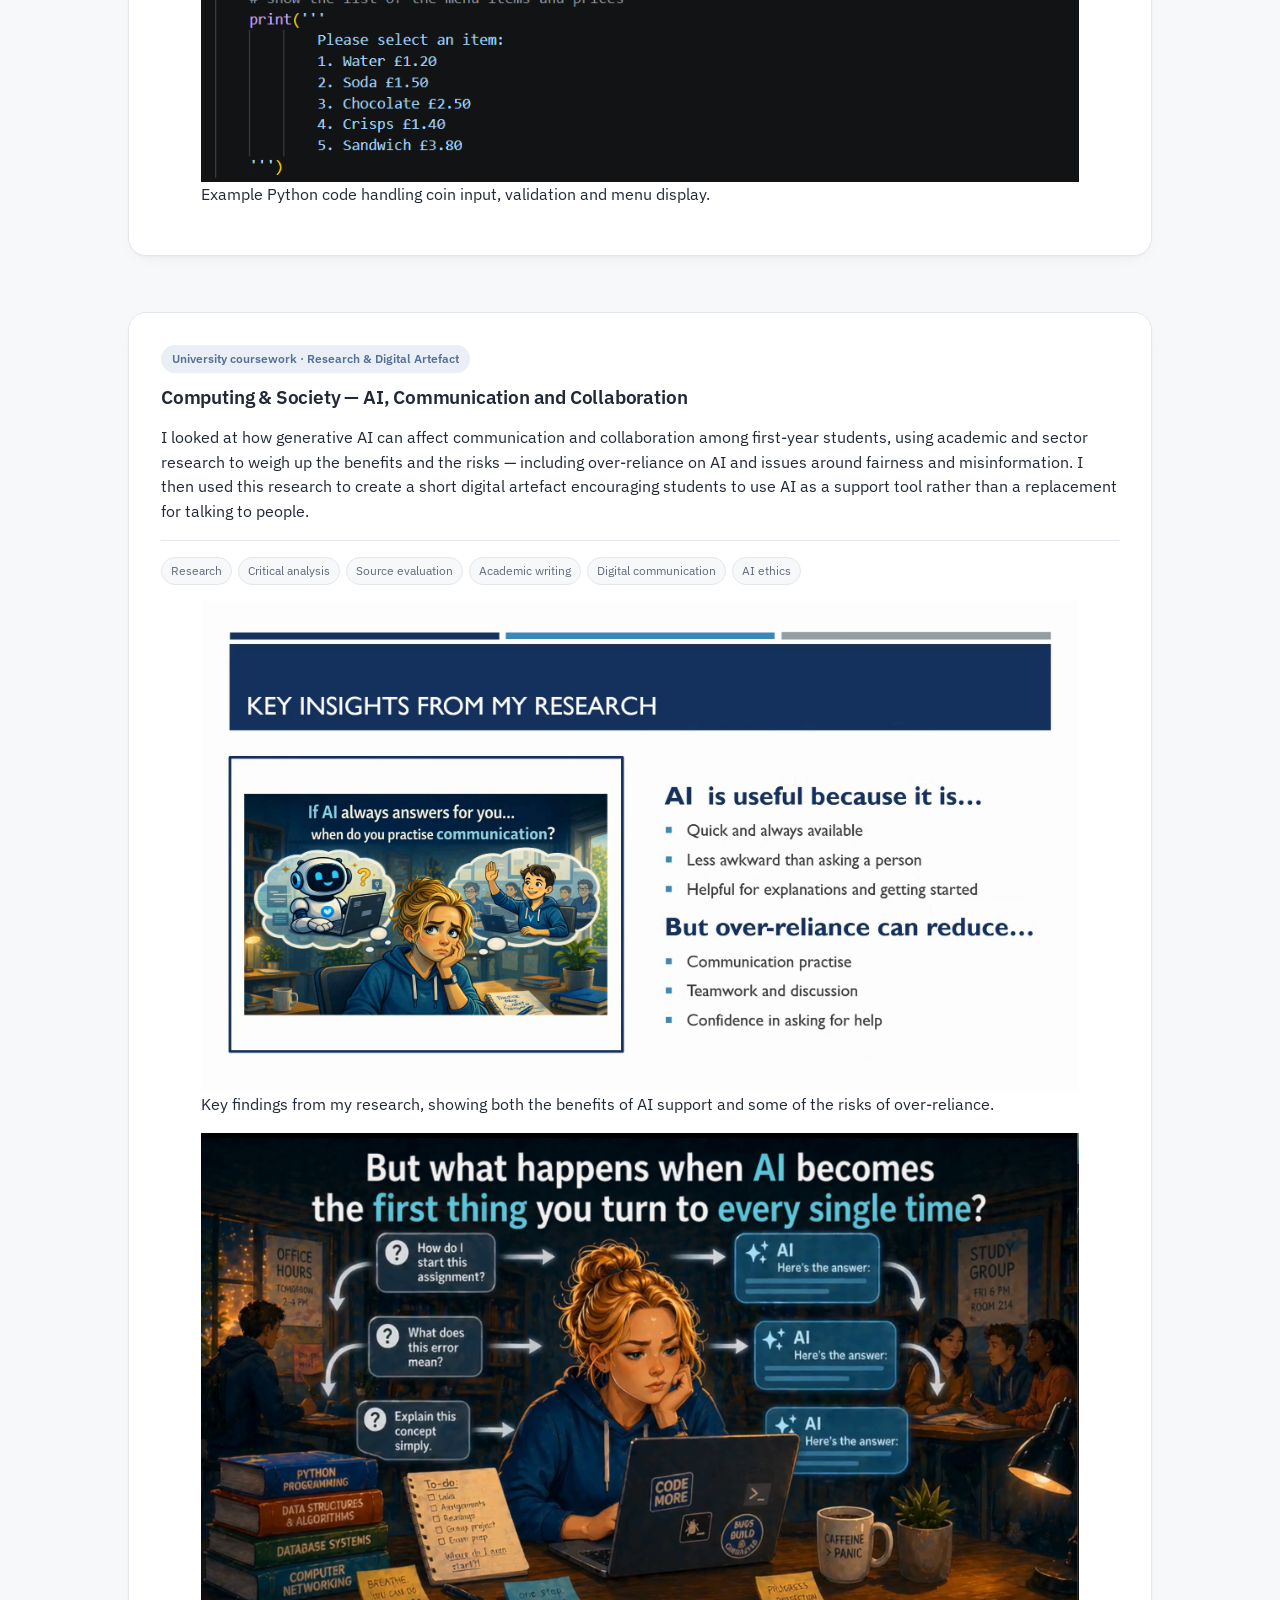
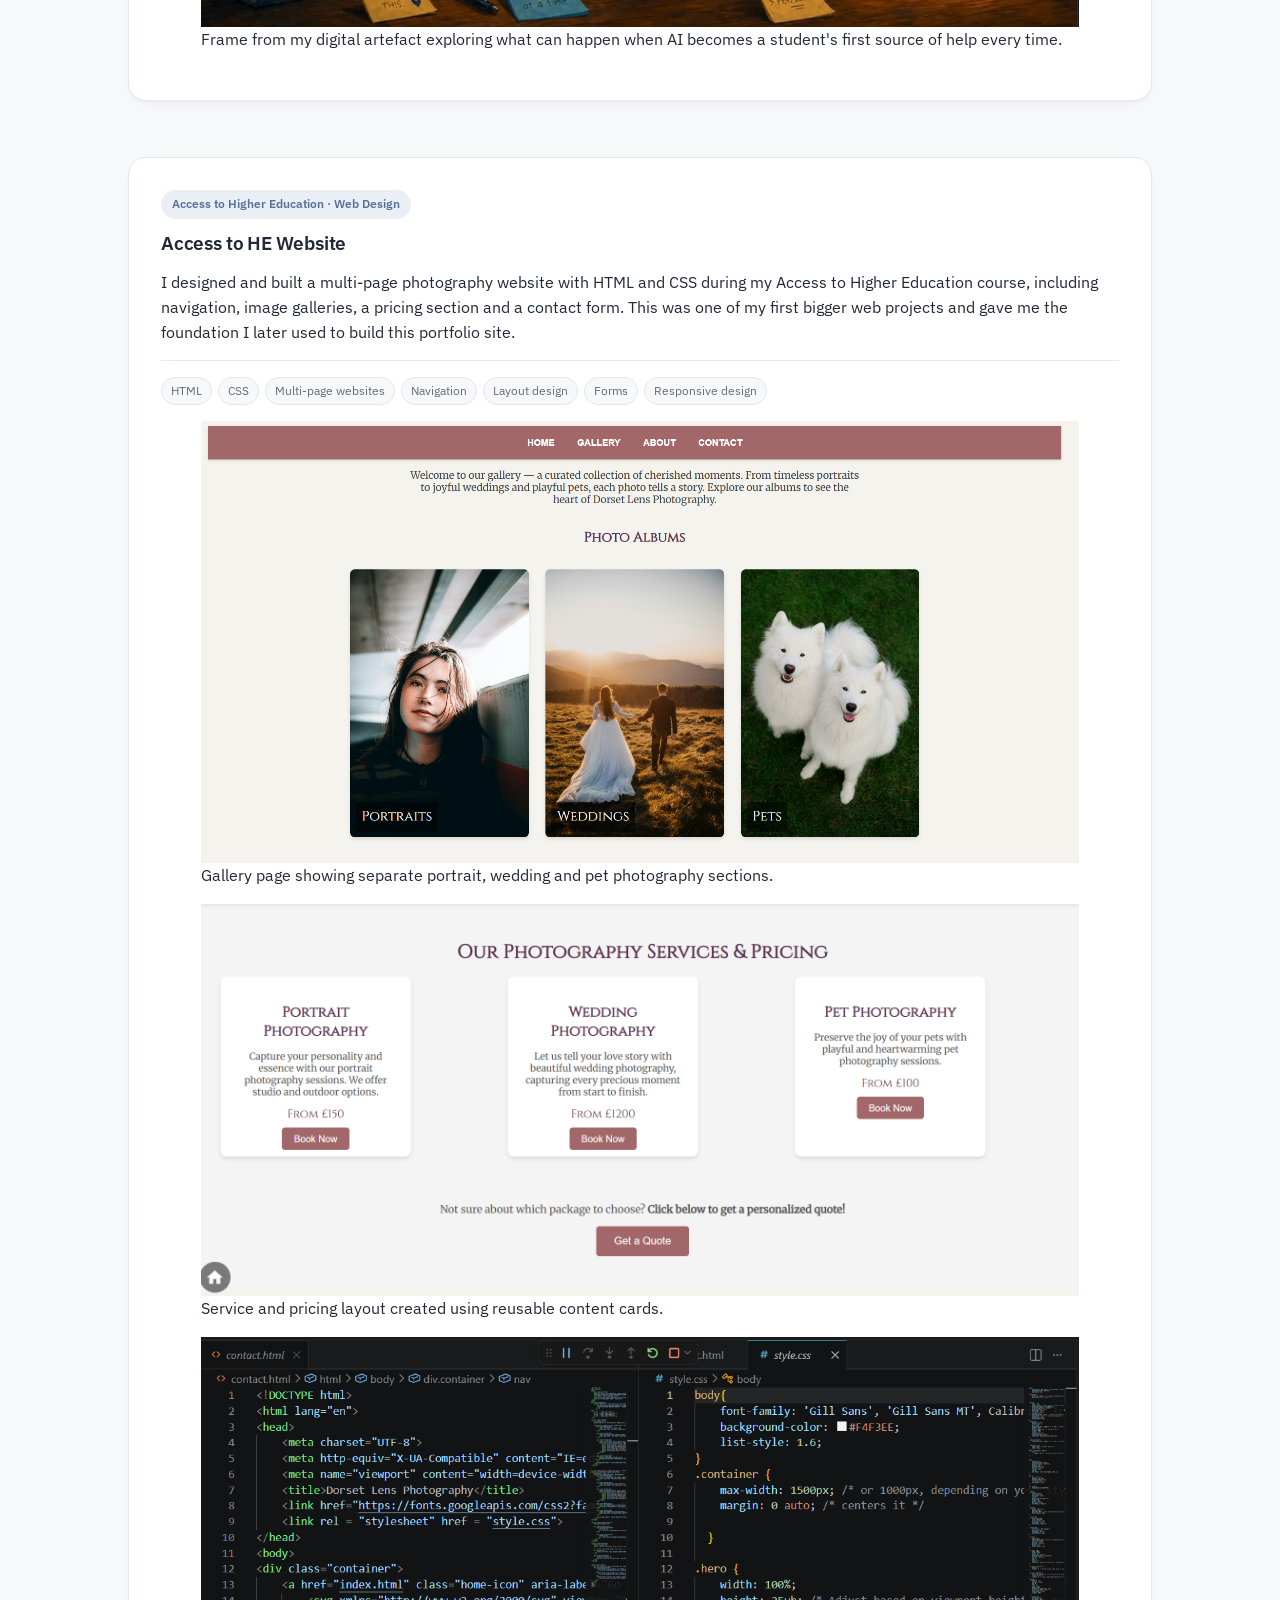
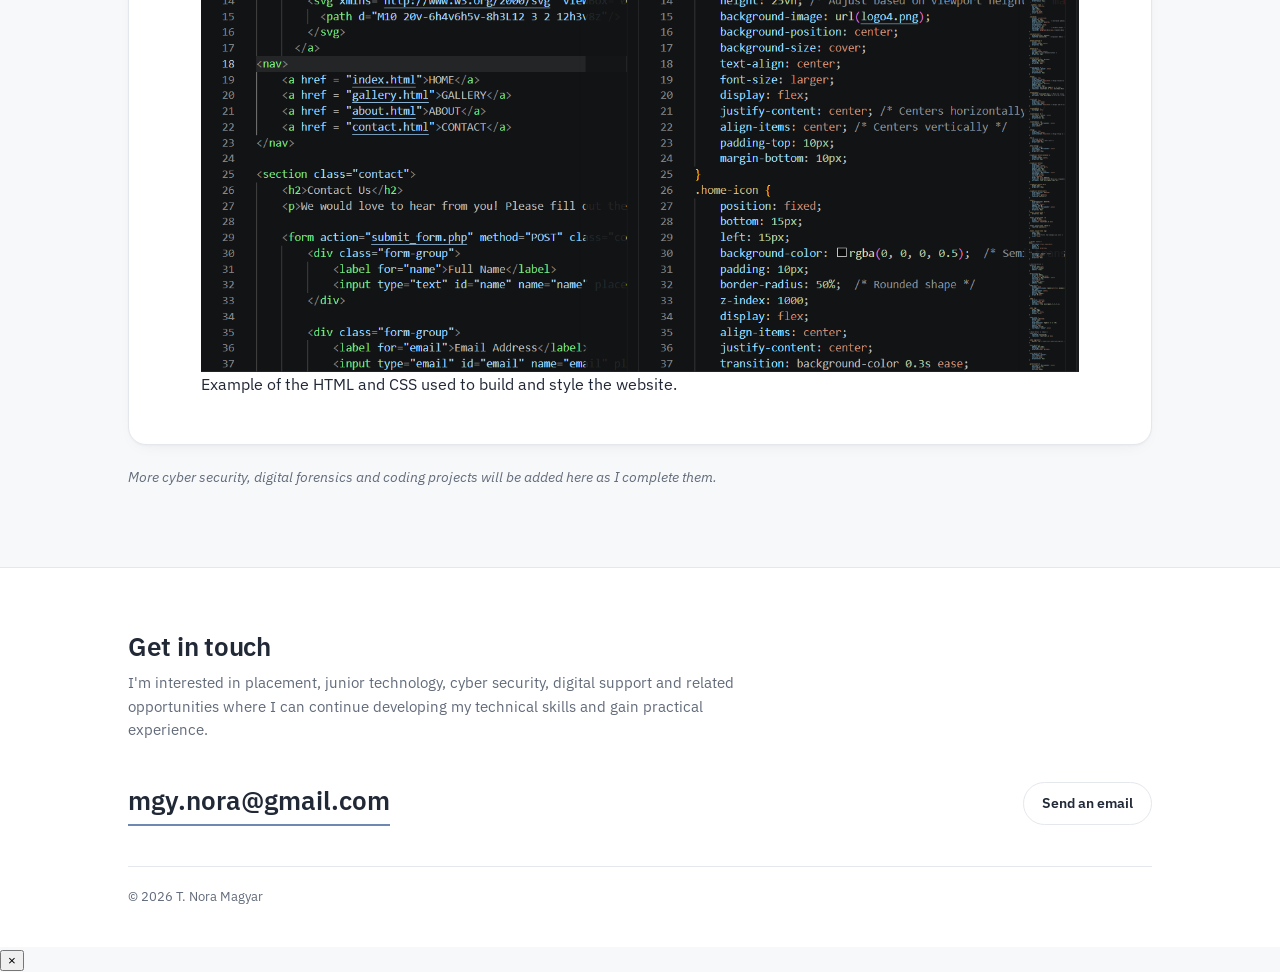
==== commit bd7d1b7b: "Add files via upload" ====
--- a/projects.html
+++ b/projects.html
@@ -43,153 +43,144 @@
 <section id="all-projects">
   <div class="wrap">
     <div class="case-list">
-      <article class="project-case">
-        <div class="project-case-grid">
-          <div class="case-text">
-            <span class="card-tag">University group project · Cybersecurity Lead · Industry brief</span>
-            <h3>DWK Personal Finance Management System — Cybersecurity Analysis</h3>
-            <p>This group project was based on an industry brief from J.P. Morgan representatives in Bournemouth, where we designed a fictional personal finance management system. As Cybersecurity Lead, I looked at how sensitive customer and financial data could be protected — considering risks like unauthorised access, incorrect permissions and unsafe data sharing, and possible controls such as two-factor authentication, role-based access and encryption. I also thought about how to explain security clearly to different stakeholders, from customers to managers.</p>
-            <div class="card-skills">
-              <span class="card-skill">Cybersecurity analysis</span>
-              <span class="card-skill">Risk identification</span>
-              <span class="card-skill">Privacy &amp; data protection</span>
-              <span class="card-skill">Access control</span>
-              <span class="card-skill">Stakeholder communication</span>
-              <span class="card-skill">Teamwork</span>
-            </div>
-          </div>
-          <div class="case-media">
-            <figure class="case-figure">
-              <img src="assets/projects/dwk_risk_chart.png" alt="Overview of the main cybersecurity risks identified during the project.">
+      <article class="project-case" id="dwk">
+        <span class="card-tag">University group project · Cybersecurity Lead · Industry brief</span>
+        <h3>DWK Personal Finance Management System — Cybersecurity Analysis</h3>
+        <p class="case-intro">This group project was based on an industry brief from J.P. Morgan representatives in Bournemouth, where we designed a fictional personal finance management system. As Cybersecurity Lead, I looked at how sensitive customer and financial data could be protected — considering risks like unauthorised access, incorrect permissions and unsafe data sharing, and possible controls such as two-factor authentication, role-based access and encryption.</p>
+        <p class="case-worked-on"><span class="worked-on-label">What I worked on:</span> My part of the group project focused on identifying where customer and financial data could be exposed or misused and linking those risks to practical security controls.</p>
+        <div class="card-skills">
+          <span class="card-skill">Cybersecurity analysis</span>
+          <span class="card-skill">Risk identification</span>
+          <span class="card-skill">Privacy &amp; data protection</span>
+          <span class="card-skill">Access control</span>
+          <span class="card-skill">Stakeholder communication</span>
+          <span class="card-skill">Teamwork</span>
+        </div>
+        <div class="gallery">
+          <div class="gallery-row">
+            <figure class="gallery-figure">
+              <div class="img-frame"><img src="assets/projects/dwk_risk_chart.png" alt="Overview of the main cybersecurity risks identified during the project."></div>
               <figcaption>Overview of the main cybersecurity risks identified during the project.</figcaption>
             </figure>
-            <figure class="case-figure">
-              <img src="assets/projects/dwk_security_poster.png" alt="Security design poster showing key risks to avoid and the controls considered for the proposed finance system.">
+            <figure class="gallery-figure">
+              <div class="img-frame"><img src="assets/projects/dwk_security_poster.png" alt="Security design poster showing key risks to avoid and the controls considered for the proposed finance system."></div>
               <figcaption>Security design poster showing key risks to avoid and the controls considered for the proposed finance system.</figcaption>
             </figure>
           </div>
         </div>
       </article>
 
-      <article class="project-case project-case--reverse">
-        <div class="project-case-grid">
-          <div class="case-text">
-            <span class="card-tag">University coursework · Network Essentials</span>
-            <h3>Network Design with Security Analysis</h3>
-            <p>I designed and tested a network using Cisco Packet Tracer for my first-year Network Essentials unit, covering subnetting, VLANs, trunking, DHCP, wireless and routing. I tested connectivity between segments and documented the results, and also looked at some security weaknesses in the design and suggested ways they could be reduced.</p>
-            <div class="card-skills">
-              <span class="card-skill">Cisco Packet Tracer</span>
-              <span class="card-skill">Networking</span>
-              <span class="card-skill">Subnetting</span>
-              <span class="card-skill">VLANs</span>
-              <span class="card-skill">Routing</span>
-              <span class="card-skill">DHCP</span>
-              <span class="card-skill">NAT/PAT</span>
-              <span class="card-skill">Network security</span>
-              <span class="card-skill">Troubleshooting</span>
-            </div>
-          </div>
-          <div class="case-media">
-            <figure class="case-figure">
-              <img src="assets/projects/network_topology.png" alt="Cisco Packet Tracer network topology showing segmented networks, server infrastructure, wireless access points, routing and external connectivity.">
-              <figcaption>Cisco Packet Tracer network topology showing segmented networks, server infrastructure, wireless access points, routing and external connectivity.</figcaption>
-            </figure>
-            <figure class="case-figure">
-              <img src="assets/projects/network_nat_testing.png" alt="Connectivity and NAT/PAT testing showing successful communication between the internal network and the simulated internet.">
-              <figcaption>Connectivity and NAT/PAT testing showing successful communication between the internal network and the simulated internet.</figcaption>
-            </figure>
-          </div>
-        </div>
-      </article>
-
-      <article class="project-case">
-        <div class="project-case-grid">
-          <div class="case-text">
-            <span class="card-tag">University coursework · Programming</span>
-            <h3>Python Vending Machine Application</h3>
-            <p>I created a Python program that lets a user select and buy products from a simulated vending machine — handling stock levels, coin input, discounts, change and purchase records. This helped me practise breaking a task into functions and get more confident with loops, conditions, dictionaries and input validation.</p>
-            <div class="card-skills">
-              <span class="card-skill">Python</span>
-              <span class="card-skill">Functions</span>
-              <span class="card-skill">Loops</span>
-              <span class="card-skill">Conditional logic</span>
-              <span class="card-skill">Dictionaries</span>
-              <span class="card-skill">Input validation</span>
-              <span class="card-skill">Problem solving</span>
-            </div>
-          </div>
-          <div class="case-media">
-            <figure class="case-figure">
-              <img src="assets/projects/vending_machine_terminal.png" alt="Python vending machine in use, showing product selection, balance handling, purchase flow and the final purchase summary.">
-              <figcaption>Python vending machine in use, showing product selection, balance handling, purchase flow and the final purchase summary.</figcaption>
-            </figure>
-            <figure class="case-figure">
-              <img src="assets/projects/vending_machine_functions.png" alt="Overview of the program structure, showing the main functions used to manage payments, purchases, discounts, change and receipt data.">
+      <article class="project-case" id="network">
+        <span class="card-tag">University coursework · Network Essentials</span>
+        <h3>Network Design with Security Analysis</h3>
+        <p class="case-intro">I designed and tested a network using Cisco Packet Tracer for my first-year Network Essentials unit, covering subnetting, VLANs, trunking, DHCP, wireless and routing. I also looked at some security weaknesses in the design and suggested ways they could be reduced.</p>
+        <p class="case-worked-on"><span class="worked-on-label">What I worked on:</span> I created separate network segments, configured the required addressing and network services, and tested the setup to check that devices could communicate internally and through the simulated internet connection.</p>
+        <div class="card-skills">
+          <span class="card-skill">Cisco Packet Tracer</span>
+          <span class="card-skill">Networking</span>
+          <span class="card-skill">Subnetting</span>
+          <span class="card-skill">VLANs</span>
+          <span class="card-skill">Routing</span>
+          <span class="card-skill">DHCP</span>
+          <span class="card-skill">NAT/PAT</span>
+          <span class="card-skill">Network security</span>
+          <span class="card-skill">Troubleshooting</span>
+        </div>
+        <div class="gallery">
+          <figure class="gallery-figure">
+            <div class="img-frame"><img src="assets/projects/network_topology.png" alt="Cisco Packet Tracer network topology showing segmented networks, server infrastructure, wireless access points, routing and external connectivity."></div>
+            <figcaption>Cisco Packet Tracer network topology showing segmented networks, server infrastructure, wireless access points, routing and external connectivity.</figcaption>
+          </figure>
+          <figure class="gallery-figure">
+            <div class="img-frame"><img src="assets/projects/network_nat_testing.png" alt="Connectivity and NAT/PAT testing showing successful communication between the internal network and the simulated internet."></div>
+            <figcaption>Connectivity and NAT/PAT testing showing successful communication between the internal network and the simulated internet.</figcaption>
+          </figure>
+        </div>
+      </article>
+
+      <article class="project-case" id="python">
+        <span class="card-tag">University coursework · Programming</span>
+        <h3>Python Vending Machine Application</h3>
+        <p class="case-intro">I created a Python program that lets a user select and buy products from a simulated vending machine — handling stock levels, coin input, discounts, change and purchase records. This helped me practise breaking a task into functions and get more confident with loops, conditions, dictionaries and input validation.</p>
+        <p class="case-worked-on"><span class="worked-on-label">What I worked on:</span> I divided the program into separate functions for tasks such as accepting coins, displaying products, selecting items, calculating discounts, returning change and saving receipt data. This helped me practise organising a larger Python program into smaller parts.</p>
+        <div class="card-skills">
+          <span class="card-skill">Python</span>
+          <span class="card-skill">Functions</span>
+          <span class="card-skill">Loops</span>
+          <span class="card-skill">Conditional logic</span>
+          <span class="card-skill">Dictionaries</span>
+          <span class="card-skill">Input validation</span>
+          <span class="card-skill">Problem solving</span>
+        </div>
+        <div class="gallery">
+          <figure class="gallery-figure">
+            <div class="img-frame"><img src="assets/projects/vending_machine_terminal.png" alt="Python vending machine in use, showing product selection, balance handling, purchase flow and the final purchase summary."></div>
+            <figcaption>Python vending machine in use, showing product selection, balance handling, purchase flow and the final purchase summary.</figcaption>
+          </figure>
+          <div class="gallery-row">
+            <figure class="gallery-figure">
+              <div class="img-frame"><img src="assets/projects/vending_machine_functions.png" alt="Overview of the program structure, showing the main functions used to manage payments, purchases, discounts, change and receipt data."></div>
               <figcaption>Overview of the program structure, showing the main functions used to manage payments, purchases, discounts, change and receipt data.</figcaption>
             </figure>
-            <figure class="case-figure">
-              <img src="assets/projects/vending_machine_code.png" alt="Example Python code handling coin input, validation and menu display.">
+            <figure class="gallery-figure">
+              <div class="img-frame"><img src="assets/projects/vending_machine_code.png" alt="Example Python code handling coin input, validation and menu display."></div>
               <figcaption>Example Python code handling coin input, validation and menu display.</figcaption>
             </figure>
           </div>
         </div>
       </article>
 
-      <article class="project-case project-case--reverse">
-        <div class="project-case-grid">
-          <div class="case-text">
-            <span class="card-tag">University coursework · Research &amp; Digital Artefact</span>
-            <h3>Computing &amp; Society — AI, Communication and Collaboration</h3>
-            <p>I looked at how generative AI can affect communication and collaboration among first-year students, using academic and sector research to weigh up the benefits and the risks — including over-reliance on AI and issues around fairness and misinformation. I then used this research to create a short digital artefact encouraging students to use AI as a support tool rather than a replacement for talking to people.</p>
-            <div class="card-skills">
-              <span class="card-skill">Research</span>
-              <span class="card-skill">Critical analysis</span>
-              <span class="card-skill">Source evaluation</span>
-              <span class="card-skill">Academic writing</span>
-              <span class="card-skill">Digital communication</span>
-              <span class="card-skill">AI ethics</span>
-            </div>
-          </div>
-          <div class="case-media">
-            <figure class="case-figure">
-              <img src="assets/projects/computing_society_insight.png" alt="Key findings from my research, showing both the benefits of AI support and some of the risks of over-reliance.">
+      <article class="project-case" id="computing-society">
+        <span class="card-tag">University coursework · Research &amp; Digital Artefact</span>
+        <h3>Computing &amp; Society — AI, Communication and Collaboration</h3>
+        <p class="case-intro">I looked at how generative AI can affect communication and collaboration among first-year students, using academic and sector research to weigh up the benefits and the risks — including over-reliance on AI and issues around fairness and misinformation. I then used this research to create a short digital artefact encouraging students to use AI as a support tool rather than a replacement for talking to people.</p>
+        <div class="card-skills">
+          <span class="card-skill">Research</span>
+          <span class="card-skill">Critical analysis</span>
+          <span class="card-skill">Source evaluation</span>
+          <span class="card-skill">Academic writing</span>
+          <span class="card-skill">Digital communication</span>
+          <span class="card-skill">AI ethics</span>
+        </div>
+        <div class="gallery">
+          <div class="gallery-row">
+            <figure class="gallery-figure">
+              <div class="img-frame"><img src="assets/projects/computing_society_insight.png" alt="Key findings from my research, showing both the benefits of AI support and some of the risks of over-reliance."></div>
               <figcaption>Key findings from my research, showing both the benefits of AI support and some of the risks of over-reliance.</figcaption>
             </figure>
-            <figure class="case-figure">
-              <img src="assets/projects/computing_society_artefact.png" alt="Frame from my digital artefact exploring what can happen when AI becomes a student's first source of help every time.">
+            <figure class="gallery-figure">
+              <div class="img-frame"><img src="assets/projects/computing_society_artefact.png" alt="Frame from my digital artefact exploring what can happen when AI becomes a student's first source of help every time."></div>
               <figcaption>Frame from my digital artefact exploring what can happen when AI becomes a student's first source of help every time.</figcaption>
             </figure>
           </div>
         </div>
       </article>
 
-      <article class="project-case">
-        <div class="project-case-grid">
-          <div class="case-text">
-            <span class="card-tag">Access to Higher Education · Web Design</span>
-            <h3>Access to HE Website</h3>
-            <p>I designed and built a multi-page photography website with HTML and CSS during my Access to Higher Education course, including navigation, image galleries, a pricing section and a contact form. This was one of my first bigger web projects and gave me the foundation I later used to build this portfolio site.</p>
-            <div class="card-skills">
-              <span class="card-skill">HTML</span>
-              <span class="card-skill">CSS</span>
-              <span class="card-skill">Multi-page websites</span>
-              <span class="card-skill">Navigation</span>
-              <span class="card-skill">Layout design</span>
-              <span class="card-skill">Forms</span>
-              <span class="card-skill">Responsive design</span>
-            </div>
-          </div>
-          <div class="case-media">
-            <figure class="case-figure">
-              <img src="assets/projects/access_website_gallery.png" alt="Gallery page showing separate portrait, wedding and pet photography sections.">
-              <figcaption>Gallery page showing separate portrait, wedding and pet photography sections.</figcaption>
-            </figure>
-            <figure class="case-figure">
-              <img src="assets/projects/access_website_services.png" alt="Service and pricing layout created using reusable content cards.">
+      <article class="project-case" id="access-he">
+        <span class="card-tag">Access to Higher Education · Web Design</span>
+        <h3>Access to HE Website</h3>
+        <p class="case-intro">I designed and built a multi-page photography website with HTML and CSS during my Access to Higher Education course, including navigation, image galleries, a pricing section and a contact form. This was one of my first bigger web projects and gave me the foundation I later used to build this portfolio site.</p>
+        <div class="card-skills">
+          <span class="card-skill">HTML</span>
+          <span class="card-skill">CSS</span>
+          <span class="card-skill">Multi-page websites</span>
+          <span class="card-skill">Navigation</span>
+          <span class="card-skill">Layout design</span>
+          <span class="card-skill">Forms</span>
+          <span class="card-skill">Responsive design</span>
+        </div>
+        <div class="gallery">
+          <figure class="gallery-figure">
+            <div class="img-frame"><img src="assets/projects/access_website_gallery.png" alt="Gallery page showing separate portrait, wedding and pet photography sections."></div>
+            <figcaption>Gallery page showing separate portrait, wedding and pet photography sections.</figcaption>
+          </figure>
+          <div class="gallery-row">
+            <figure class="gallery-figure">
+              <div class="img-frame"><img src="assets/projects/access_website_services.png" alt="Service and pricing layout created using reusable content cards."></div>
               <figcaption>Service and pricing layout created using reusable content cards.</figcaption>
             </figure>
-            <figure class="case-figure">
-              <img src="assets/projects/access_website_code.png" alt="Example of the HTML and CSS used to build and style the website.">
+            <figure class="gallery-figure">
+              <div class="img-frame"><img src="assets/projects/access_website_code.png" alt="Example of the HTML and CSS used to build and style the website."></div>
               <figcaption>Example of the HTML and CSS used to build and style the website.</figcaption>
             </figure>
           </div>
@@ -214,6 +205,11 @@
   </div>
 </section>
 
+<div class="lightbox" id="lightbox">
+  <button class="lightbox-close" id="lightbox-close" aria-label="Close image">&times;</button>
+  <img class="lightbox-img" id="lightbox-img" src="" alt="">
+</div>
+
 <script src="script.js"></script>
 </body>
 </html>
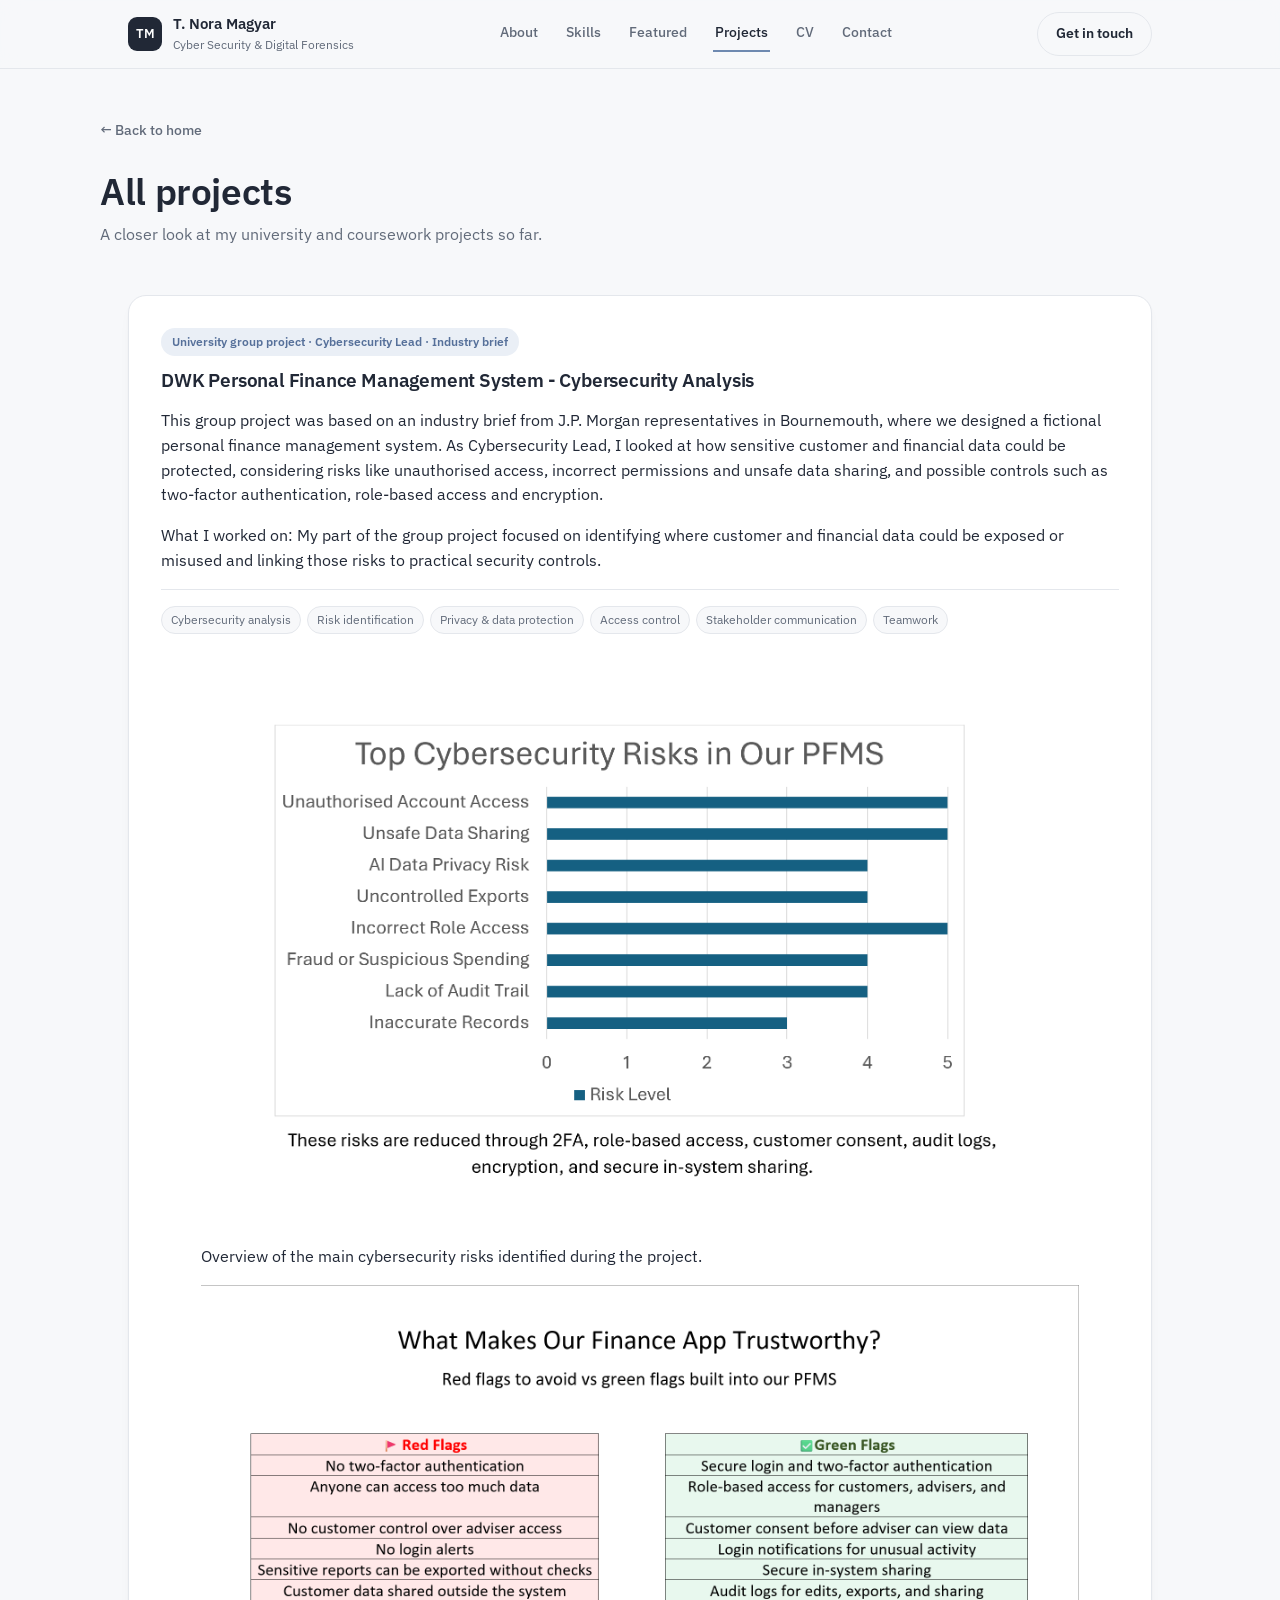
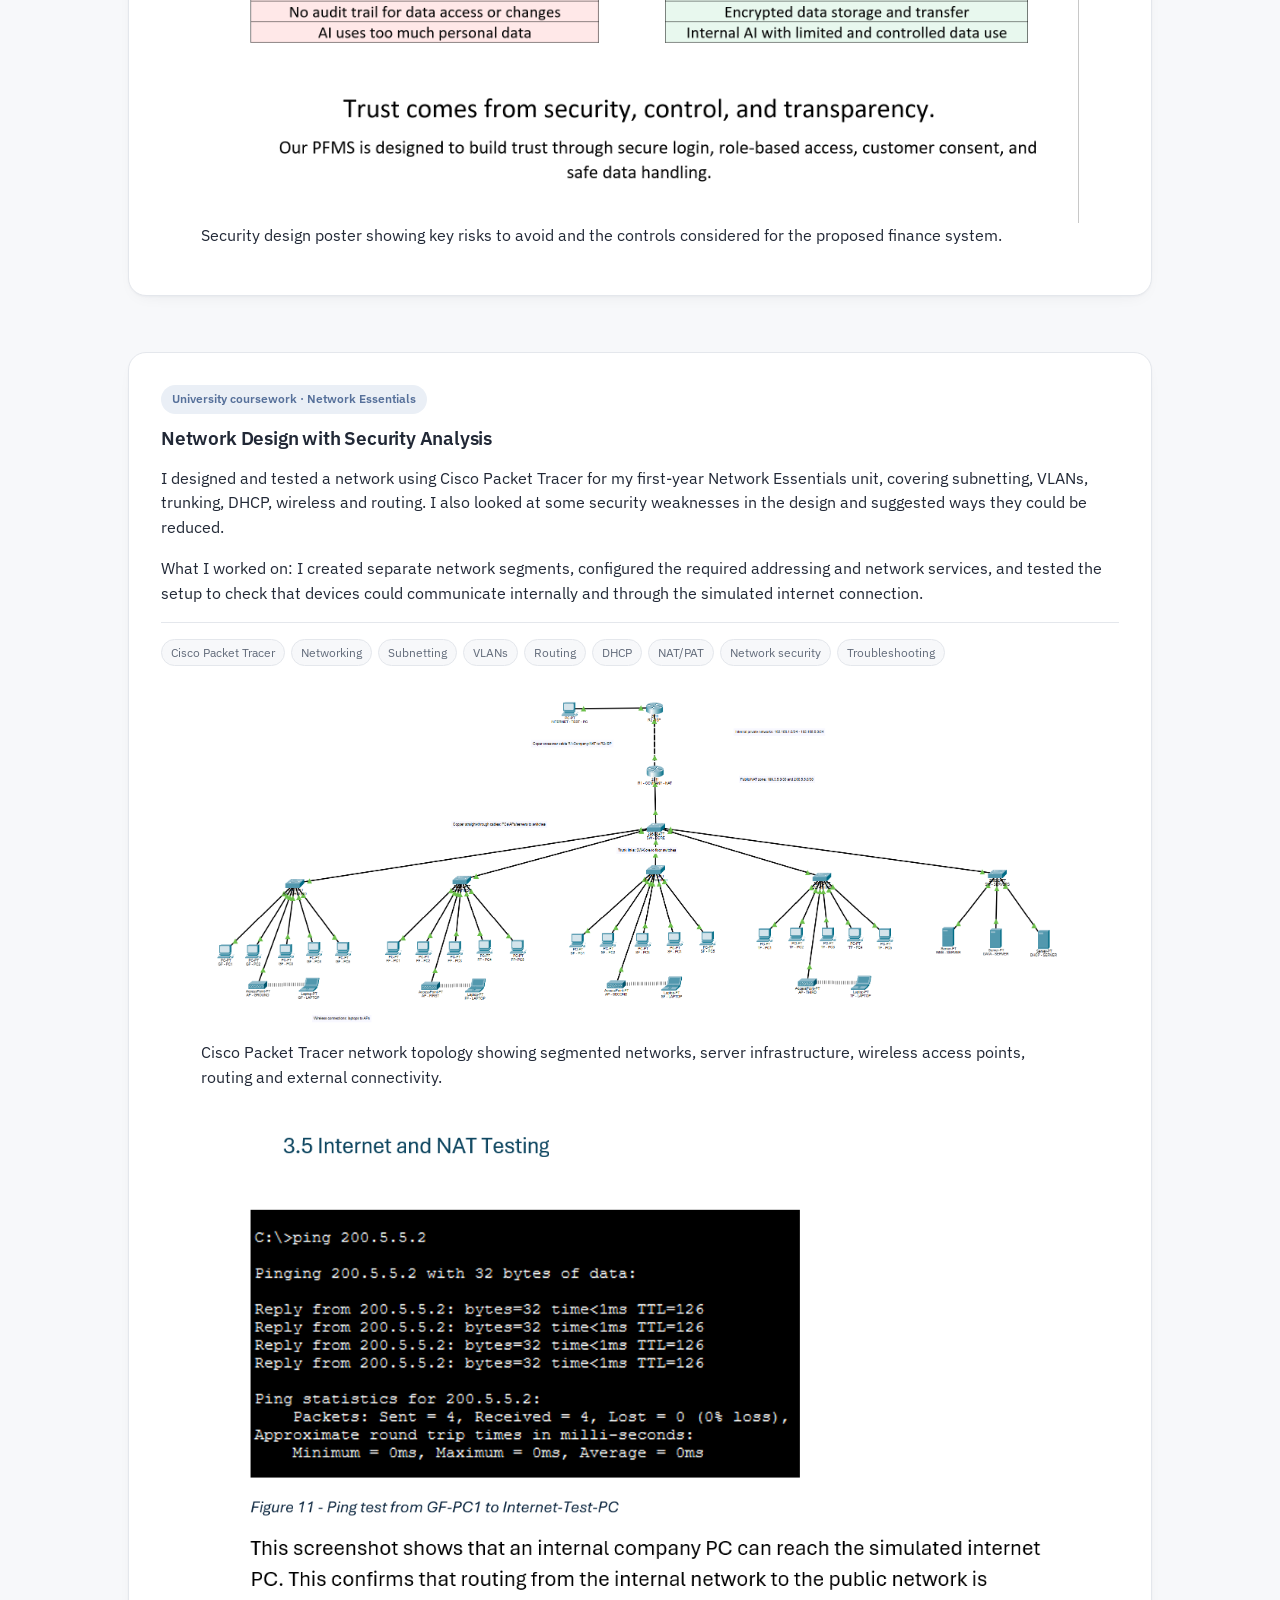
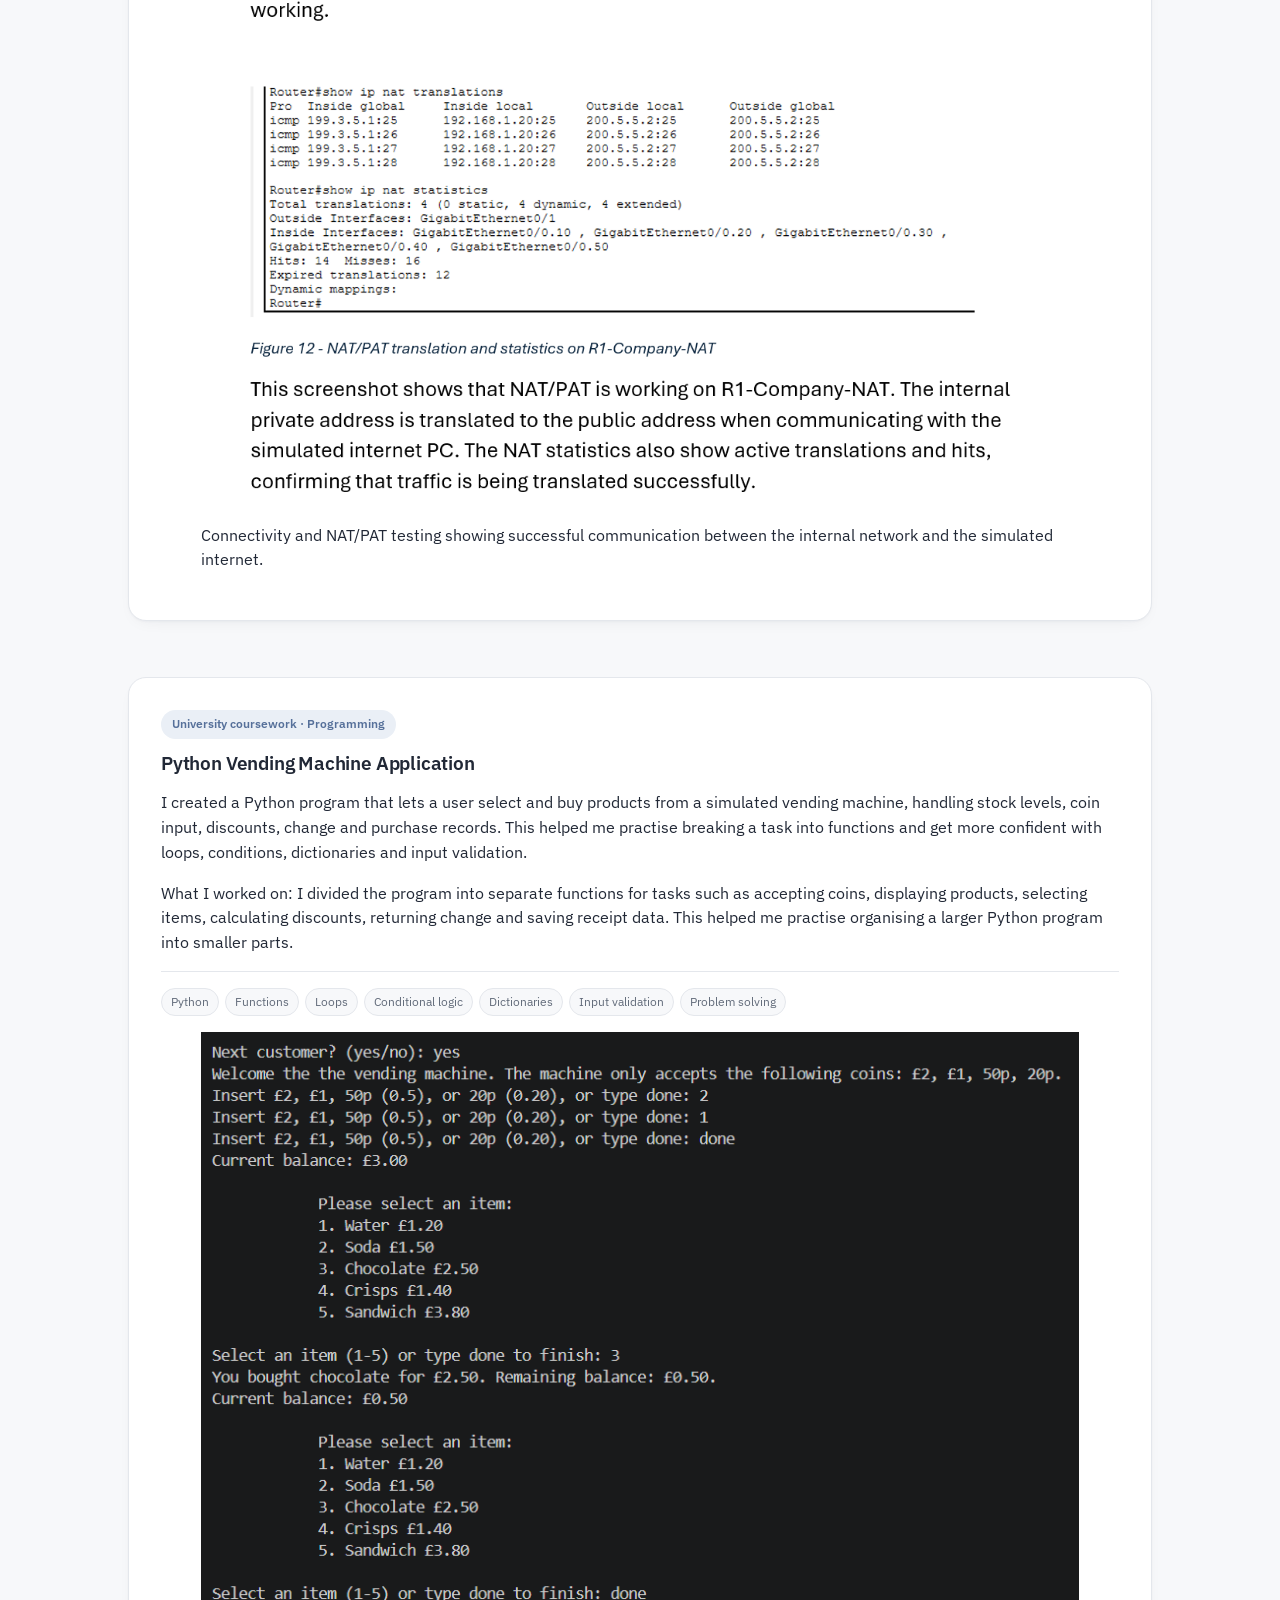
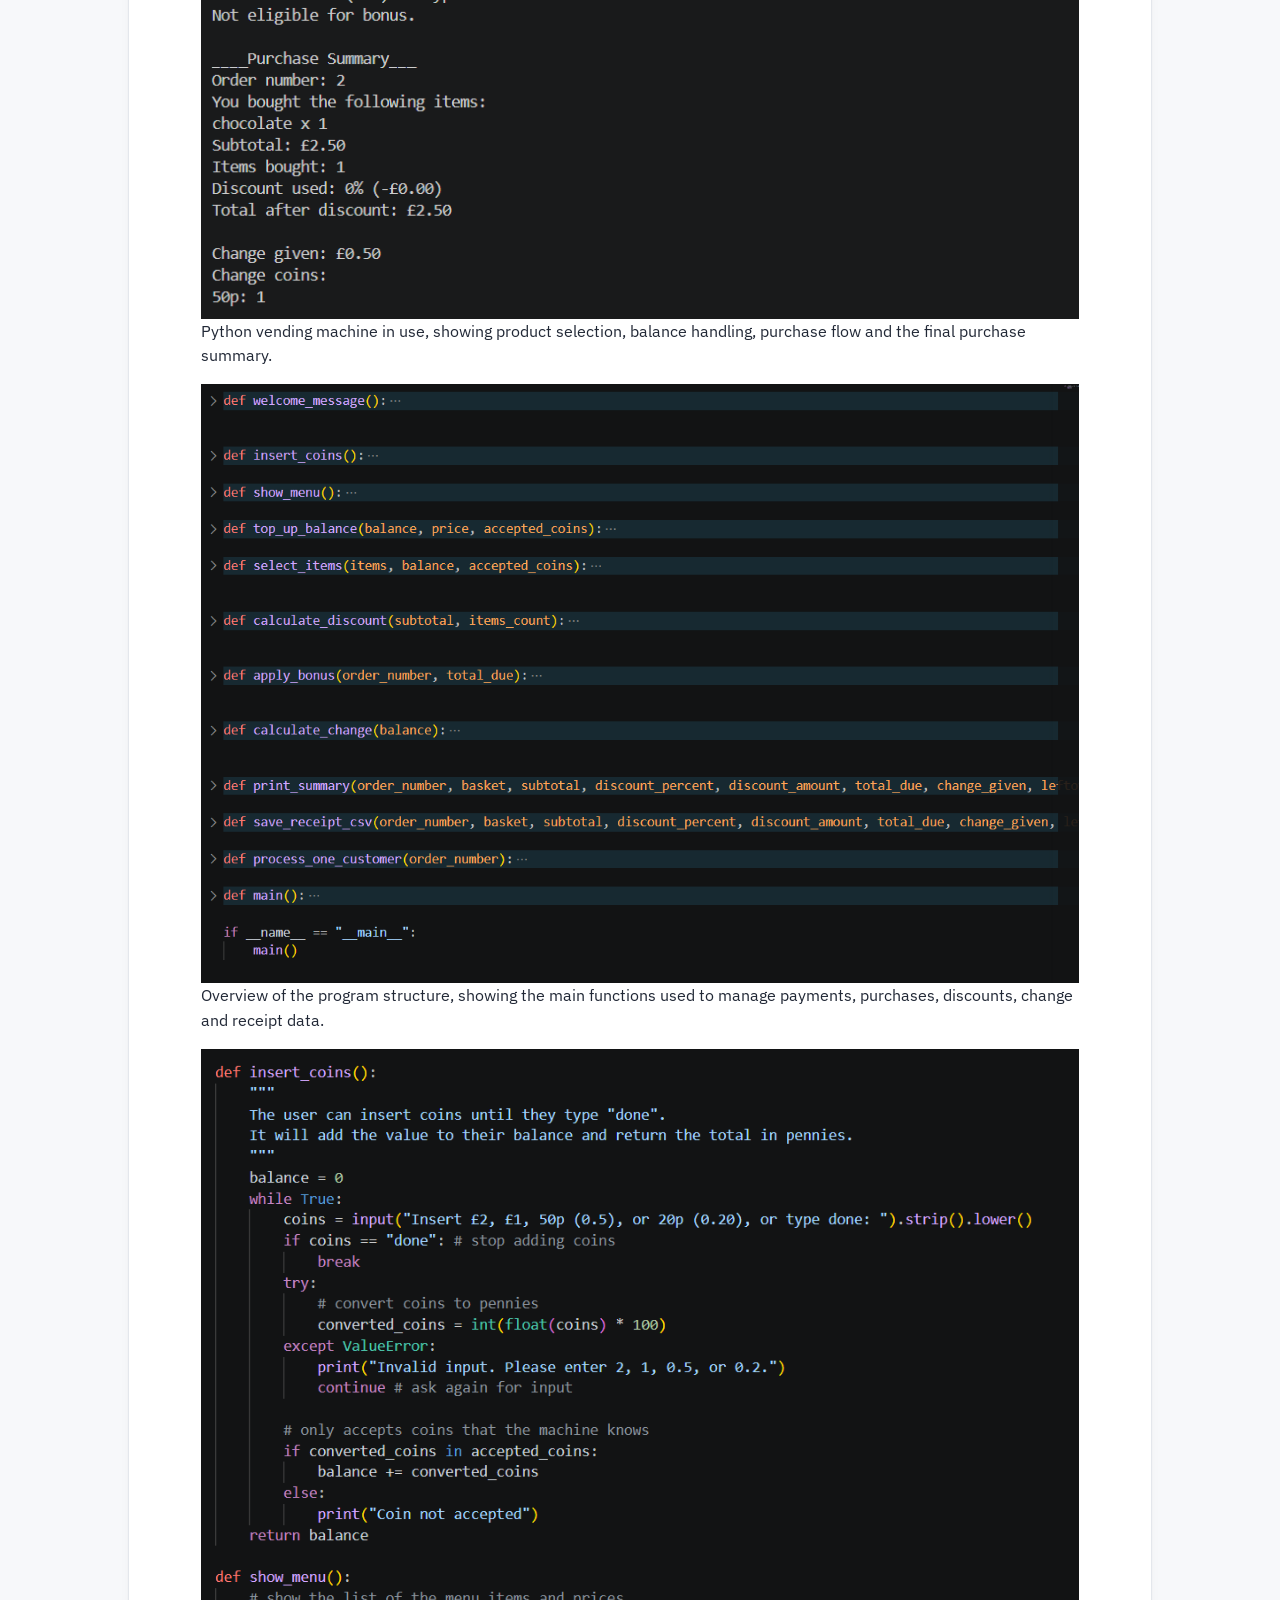
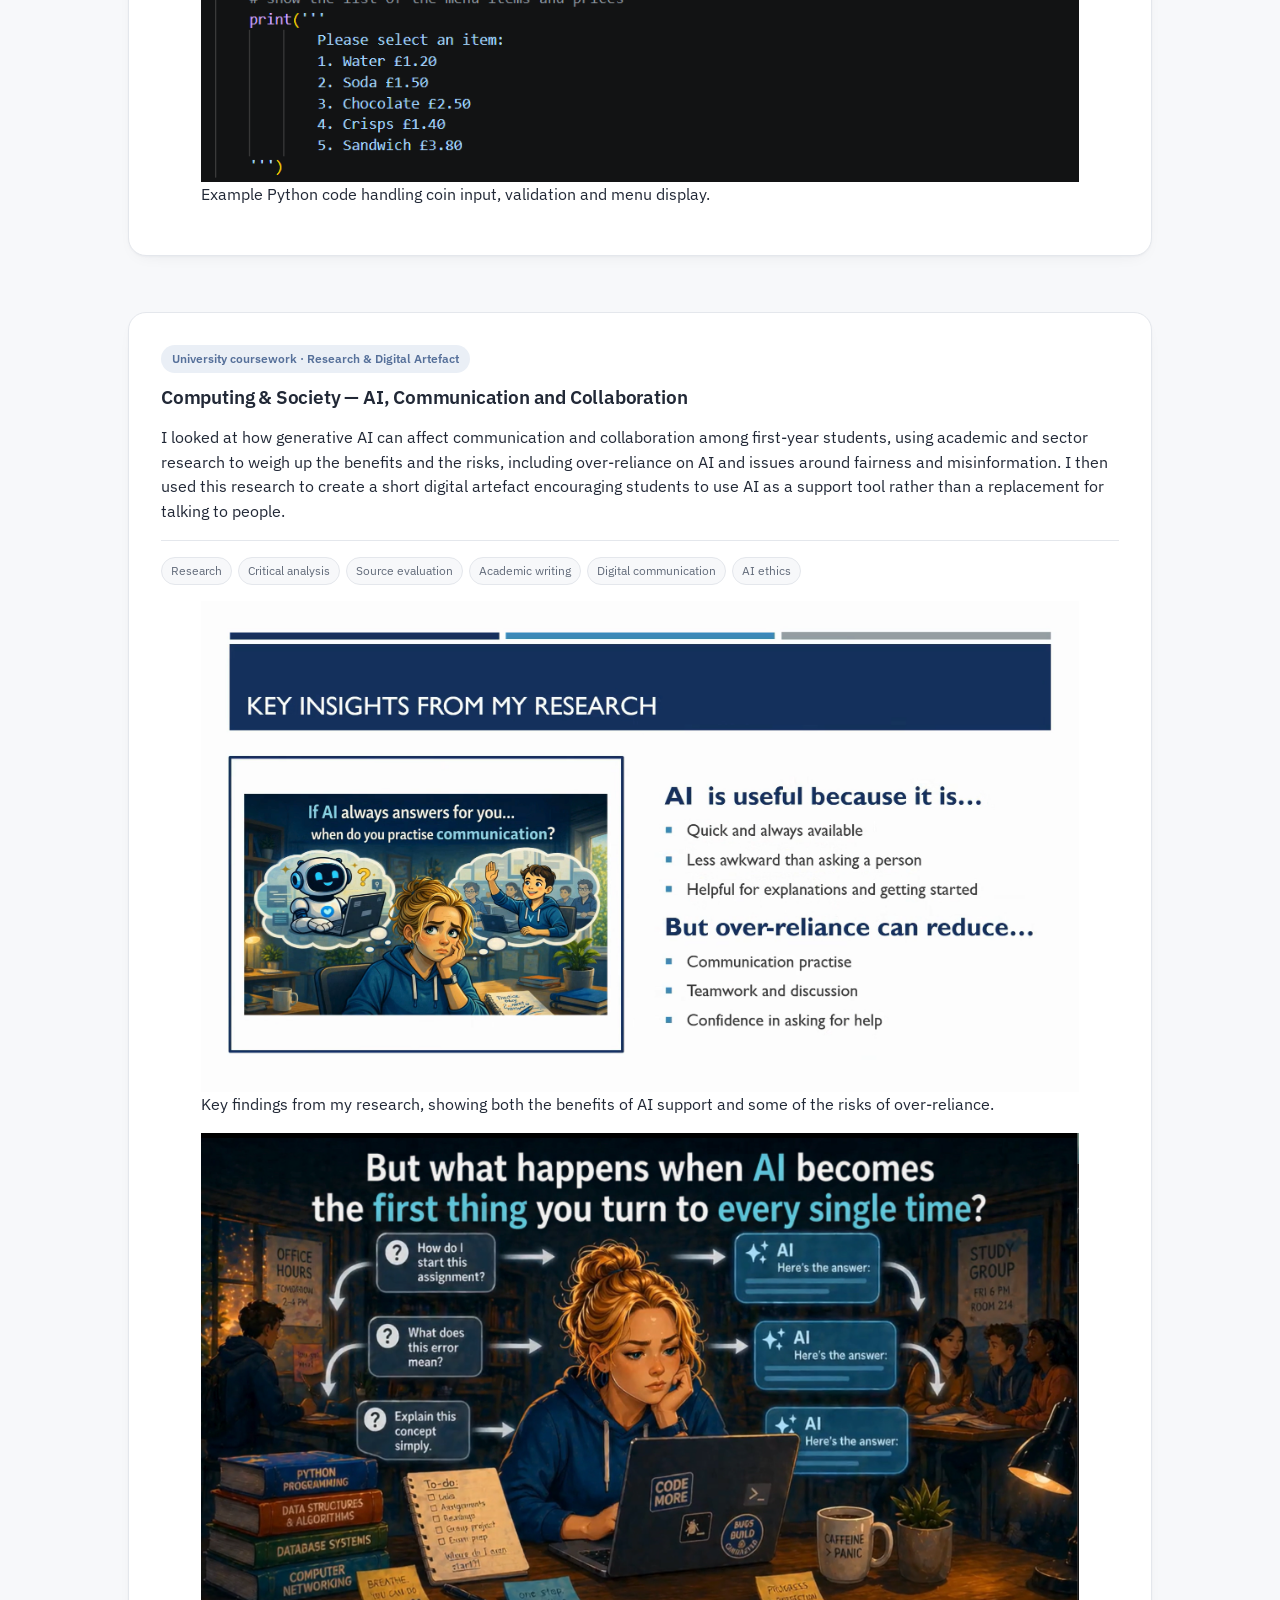
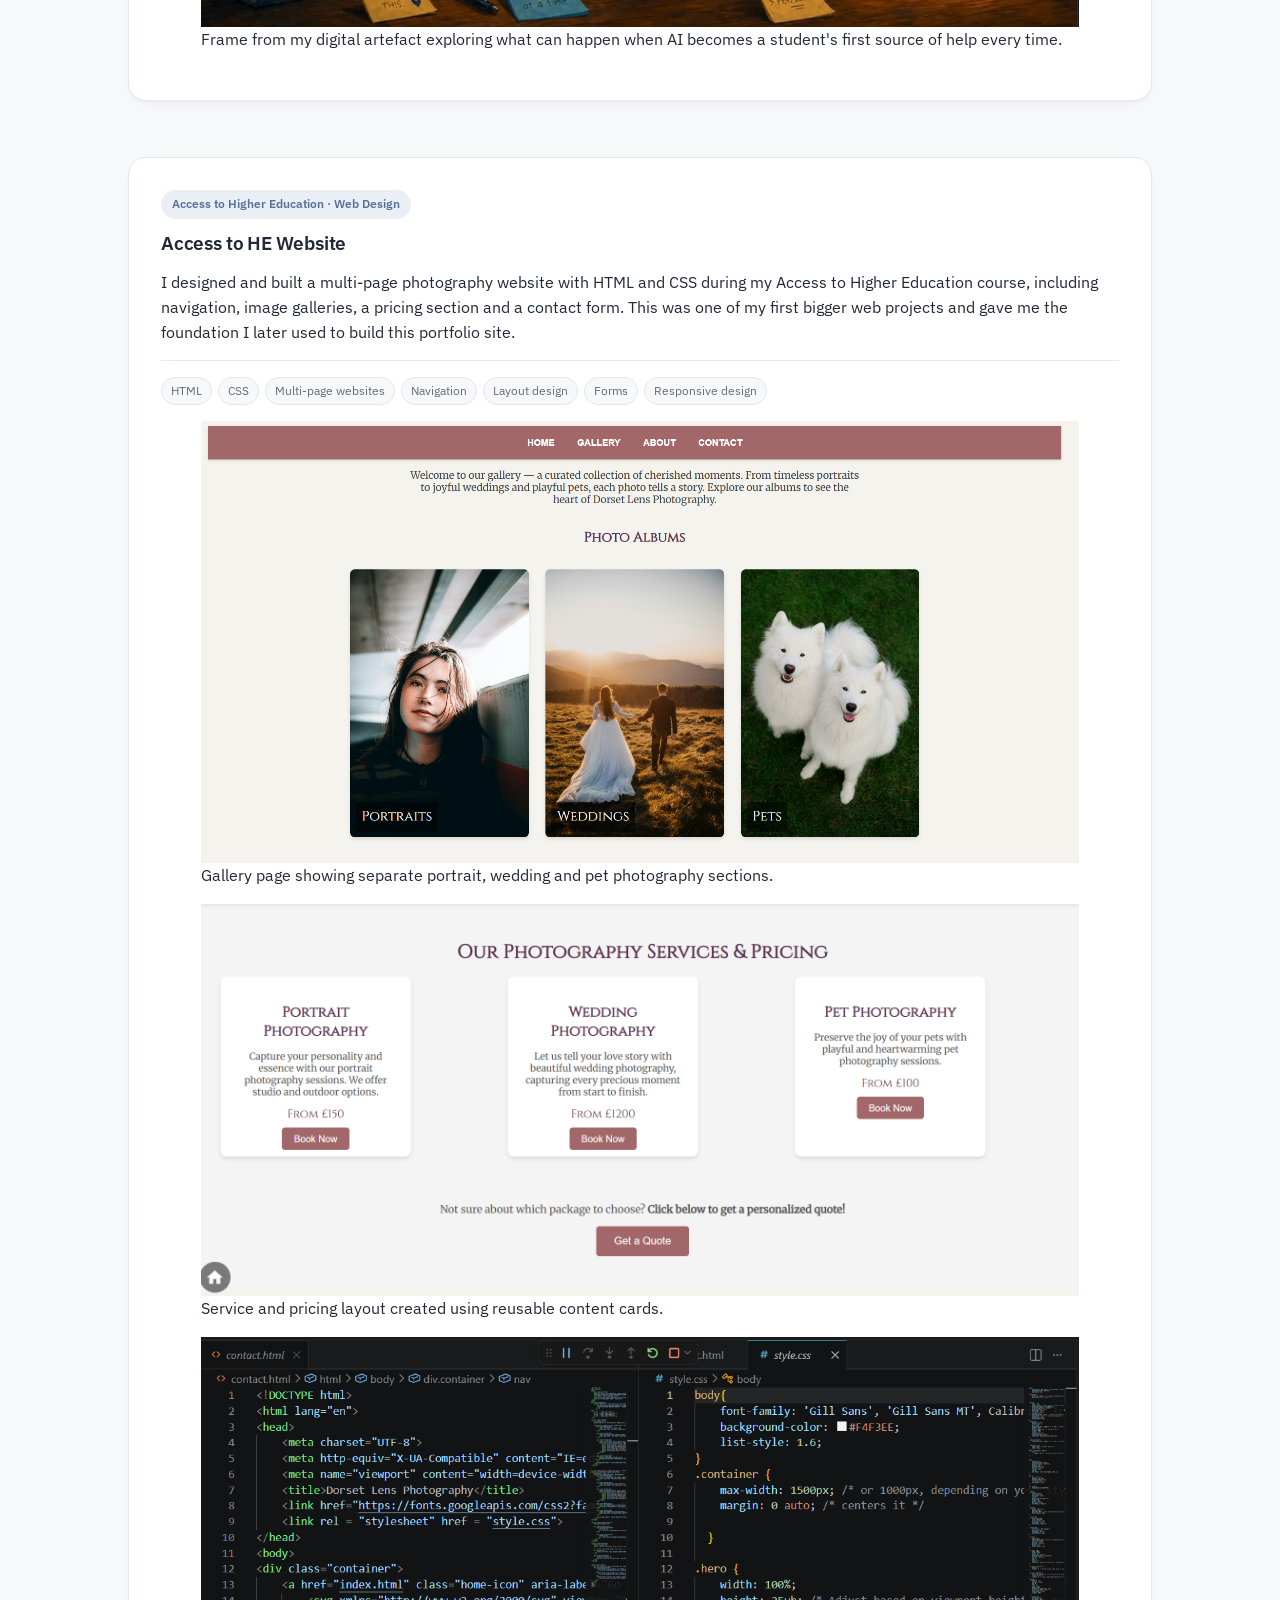
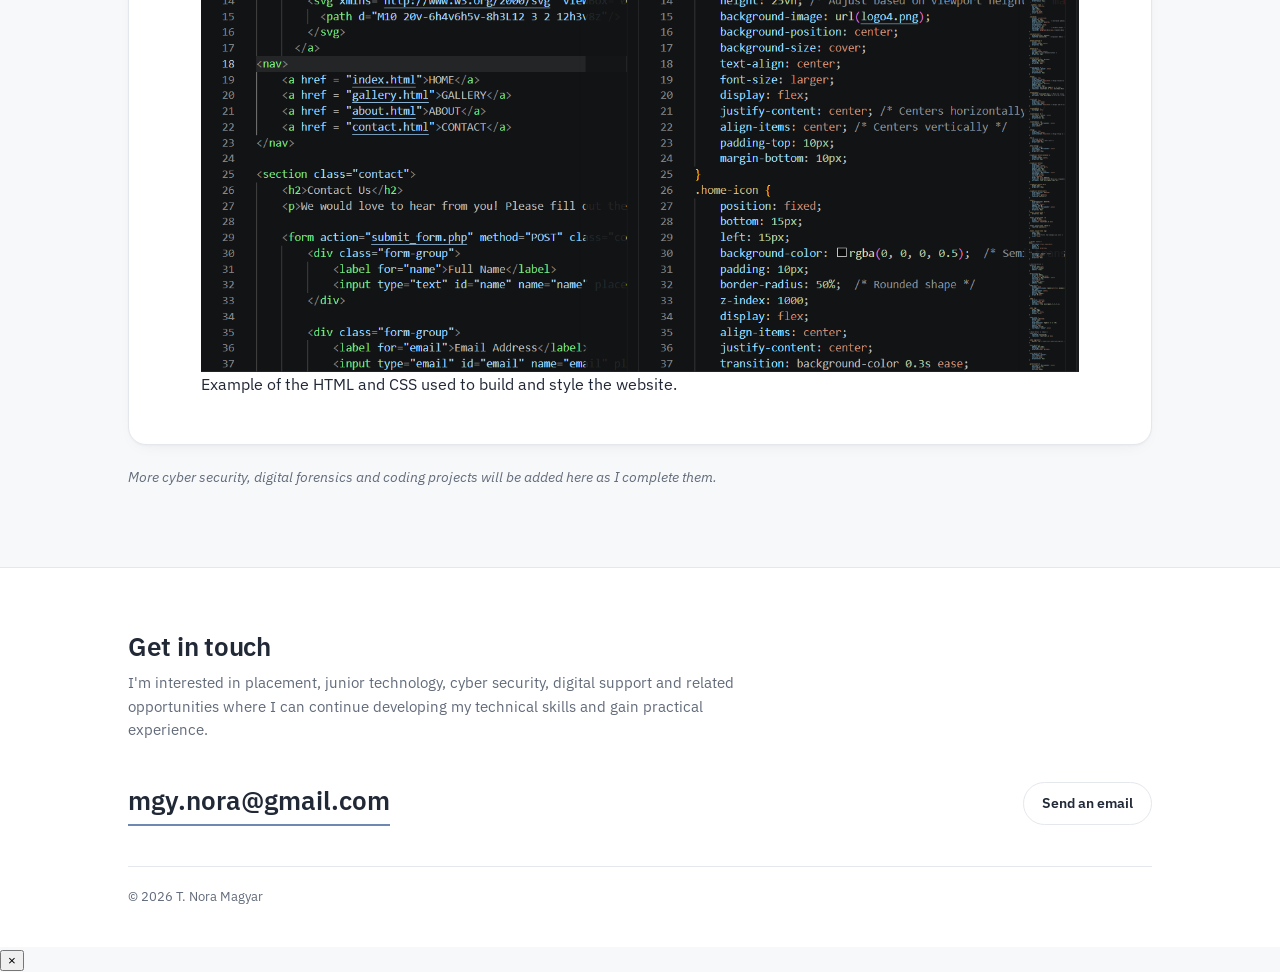
==== commit 37ef627e: "Update projects.html" ====
--- a/projects.html
+++ b/projects.html
@@ -3,7 +3,7 @@
 <head>
 <meta charset="UTF-8">
 <meta name="viewport" content="width=device-width, initial-scale=1.0">
-<title>Projects — T. Nora Magyar</title>
+<title>Projects - T. Nora Magyar</title>
 <link rel="preconnect" href="https://fonts.googleapis.com">
 <link rel="preconnect" href="https://fonts.gstatic.com" crossorigin>
 <link href="https://fonts.googleapis.com/css2?family=IBM+Plex+Sans:wght@400;500;600;700&display=swap" rel="stylesheet">
@@ -45,8 +45,8 @@
     <div class="case-list">
       <article class="project-case" id="dwk">
         <span class="card-tag">University group project · Cybersecurity Lead · Industry brief</span>
-        <h3>DWK Personal Finance Management System — Cybersecurity Analysis</h3>
-        <p class="case-intro">This group project was based on an industry brief from J.P. Morgan representatives in Bournemouth, where we designed a fictional personal finance management system. As Cybersecurity Lead, I looked at how sensitive customer and financial data could be protected — considering risks like unauthorised access, incorrect permissions and unsafe data sharing, and possible controls such as two-factor authentication, role-based access and encryption.</p>
+        <h3>DWK Personal Finance Management System - Cybersecurity Analysis</h3>
+        <p class="case-intro">This group project was based on an industry brief from J.P. Morgan representatives in Bournemouth, where we designed a fictional personal finance management system. As Cybersecurity Lead, I looked at how sensitive customer and financial data could be protected, considering risks like unauthorised access, incorrect permissions and unsafe data sharing, and possible controls such as two-factor authentication, role-based access and encryption.</p>
         <p class="case-worked-on"><span class="worked-on-label">What I worked on:</span> My part of the group project focused on identifying where customer and financial data could be exposed or misused and linking those risks to practical security controls.</p>
         <div class="card-skills">
           <span class="card-skill">Cybersecurity analysis</span>
@@ -101,7 +101,7 @@
       <article class="project-case" id="python">
         <span class="card-tag">University coursework · Programming</span>
         <h3>Python Vending Machine Application</h3>
-        <p class="case-intro">I created a Python program that lets a user select and buy products from a simulated vending machine — handling stock levels, coin input, discounts, change and purchase records. This helped me practise breaking a task into functions and get more confident with loops, conditions, dictionaries and input validation.</p>
+        <p class="case-intro">I created a Python program that lets a user select and buy products from a simulated vending machine, handling stock levels, coin input, discounts, change and purchase records. This helped me practise breaking a task into functions and get more confident with loops, conditions, dictionaries and input validation.</p>
         <p class="case-worked-on"><span class="worked-on-label">What I worked on:</span> I divided the program into separate functions for tasks such as accepting coins, displaying products, selecting items, calculating discounts, returning change and saving receipt data. This helped me practise organising a larger Python program into smaller parts.</p>
         <div class="card-skills">
           <span class="card-skill">Python</span>
@@ -133,7 +133,7 @@
       <article class="project-case" id="computing-society">
         <span class="card-tag">University coursework · Research &amp; Digital Artefact</span>
         <h3>Computing &amp; Society — AI, Communication and Collaboration</h3>
-        <p class="case-intro">I looked at how generative AI can affect communication and collaboration among first-year students, using academic and sector research to weigh up the benefits and the risks — including over-reliance on AI and issues around fairness and misinformation. I then used this research to create a short digital artefact encouraging students to use AI as a support tool rather than a replacement for talking to people.</p>
+        <p class="case-intro">I looked at how generative AI can affect communication and collaboration among first-year students, using academic and sector research to weigh up the benefits and the risks, including over-reliance on AI and issues around fairness and misinformation. I then used this research to create a short digital artefact encouraging students to use AI as a support tool rather than a replacement for talking to people.</p>
         <div class="card-skills">
           <span class="card-skill">Research</span>
           <span class="card-skill">Critical analysis</span>
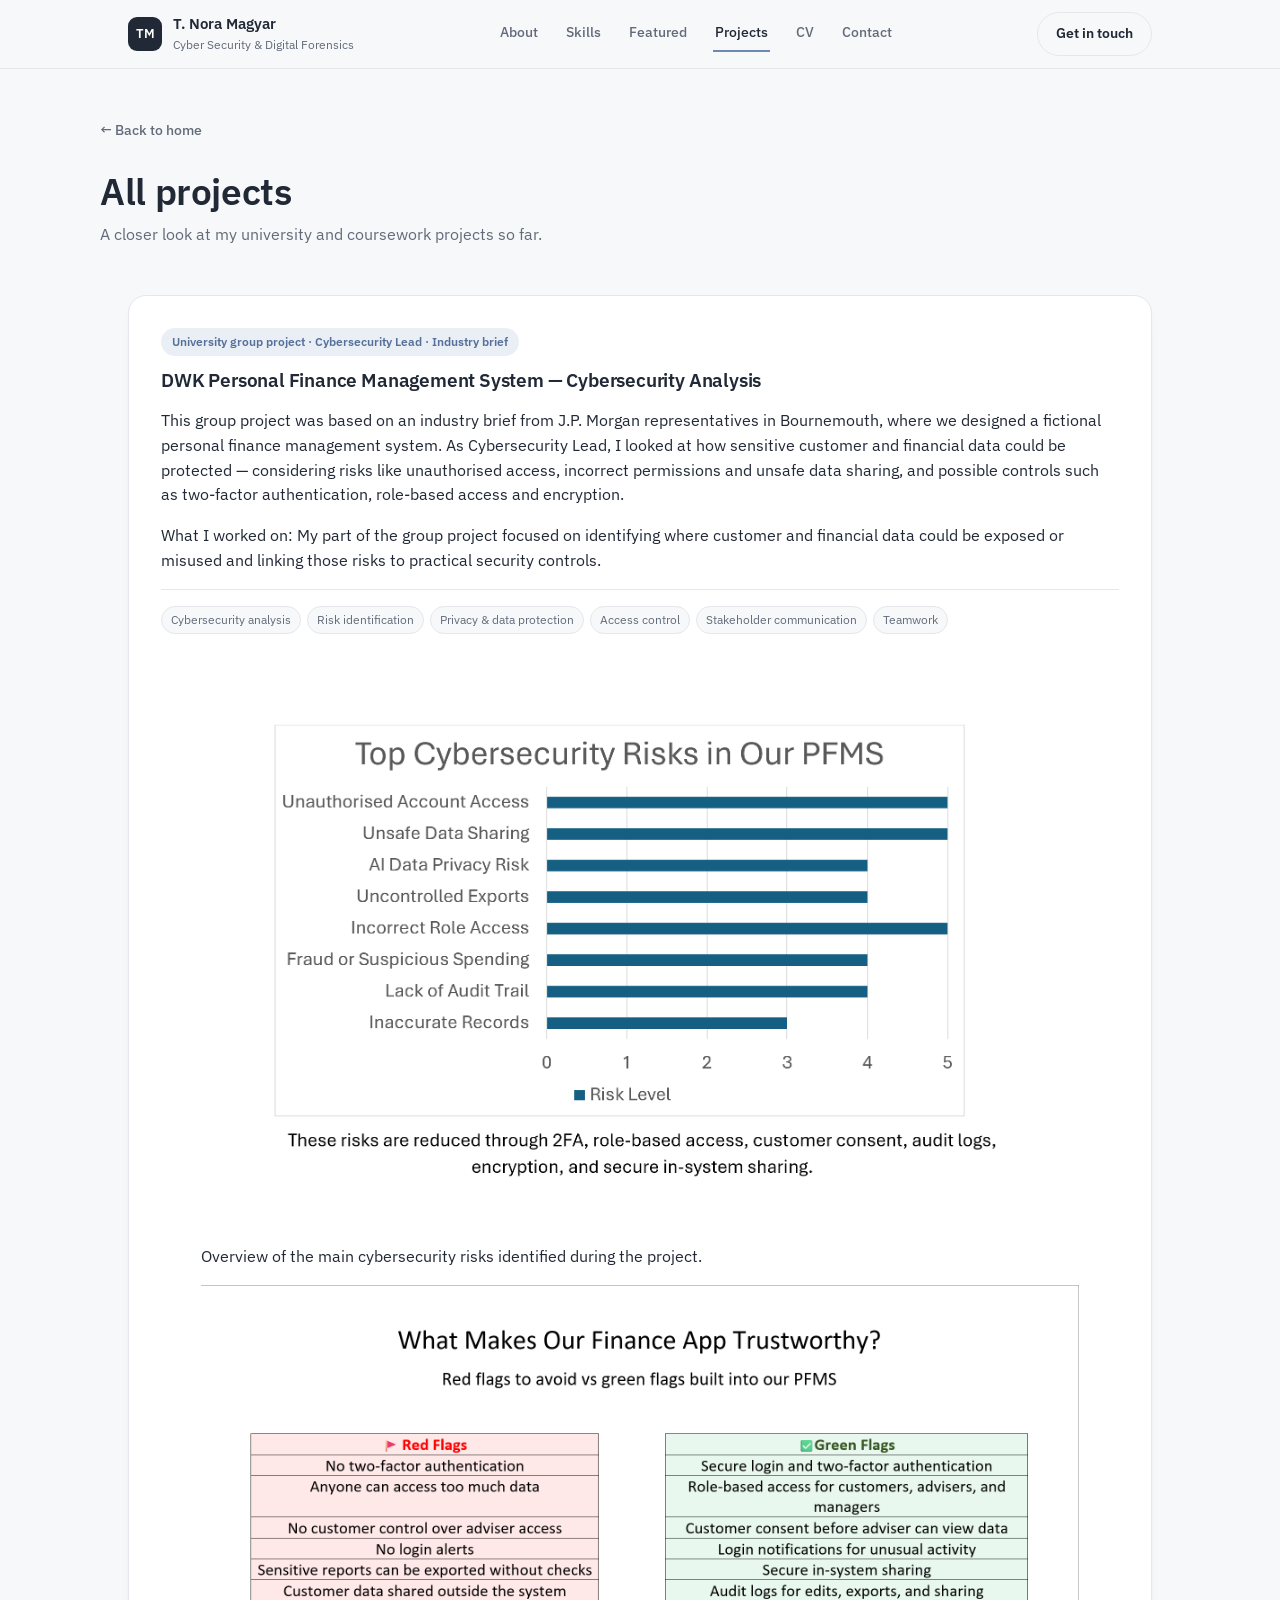
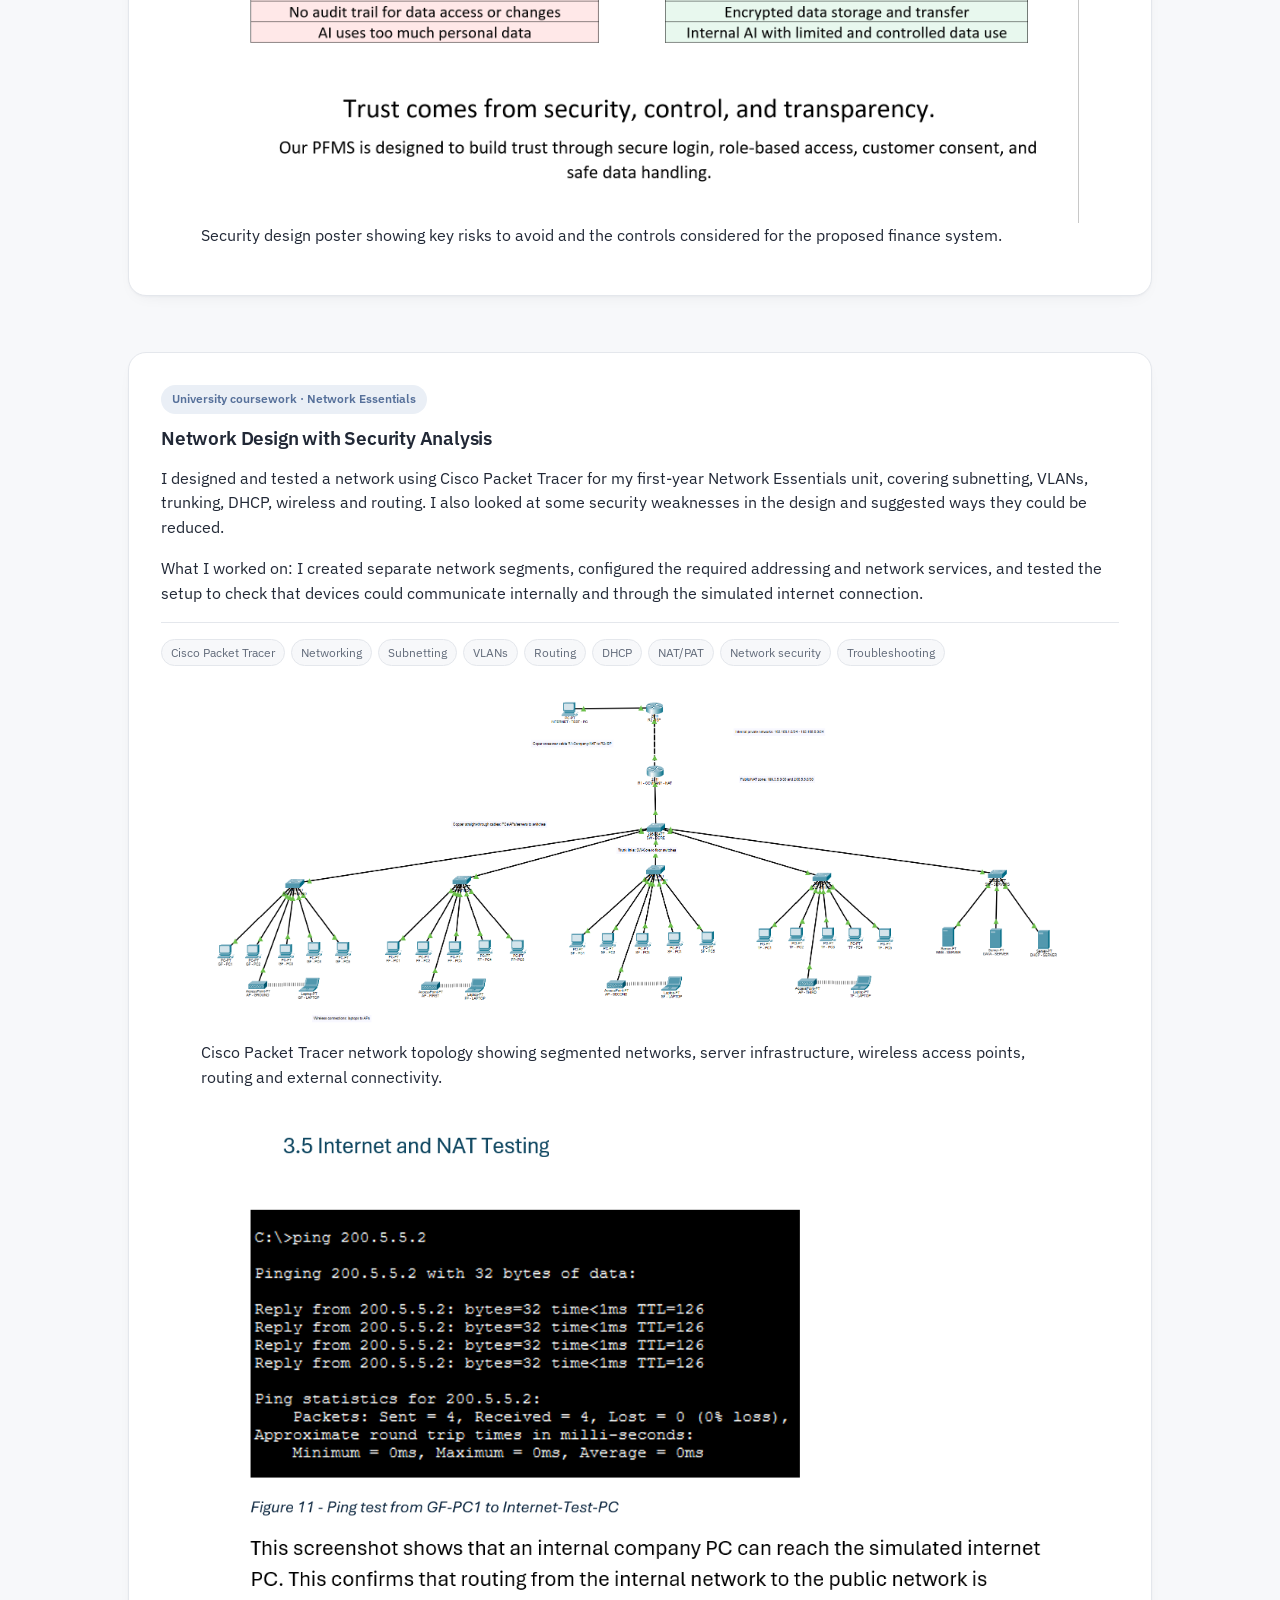
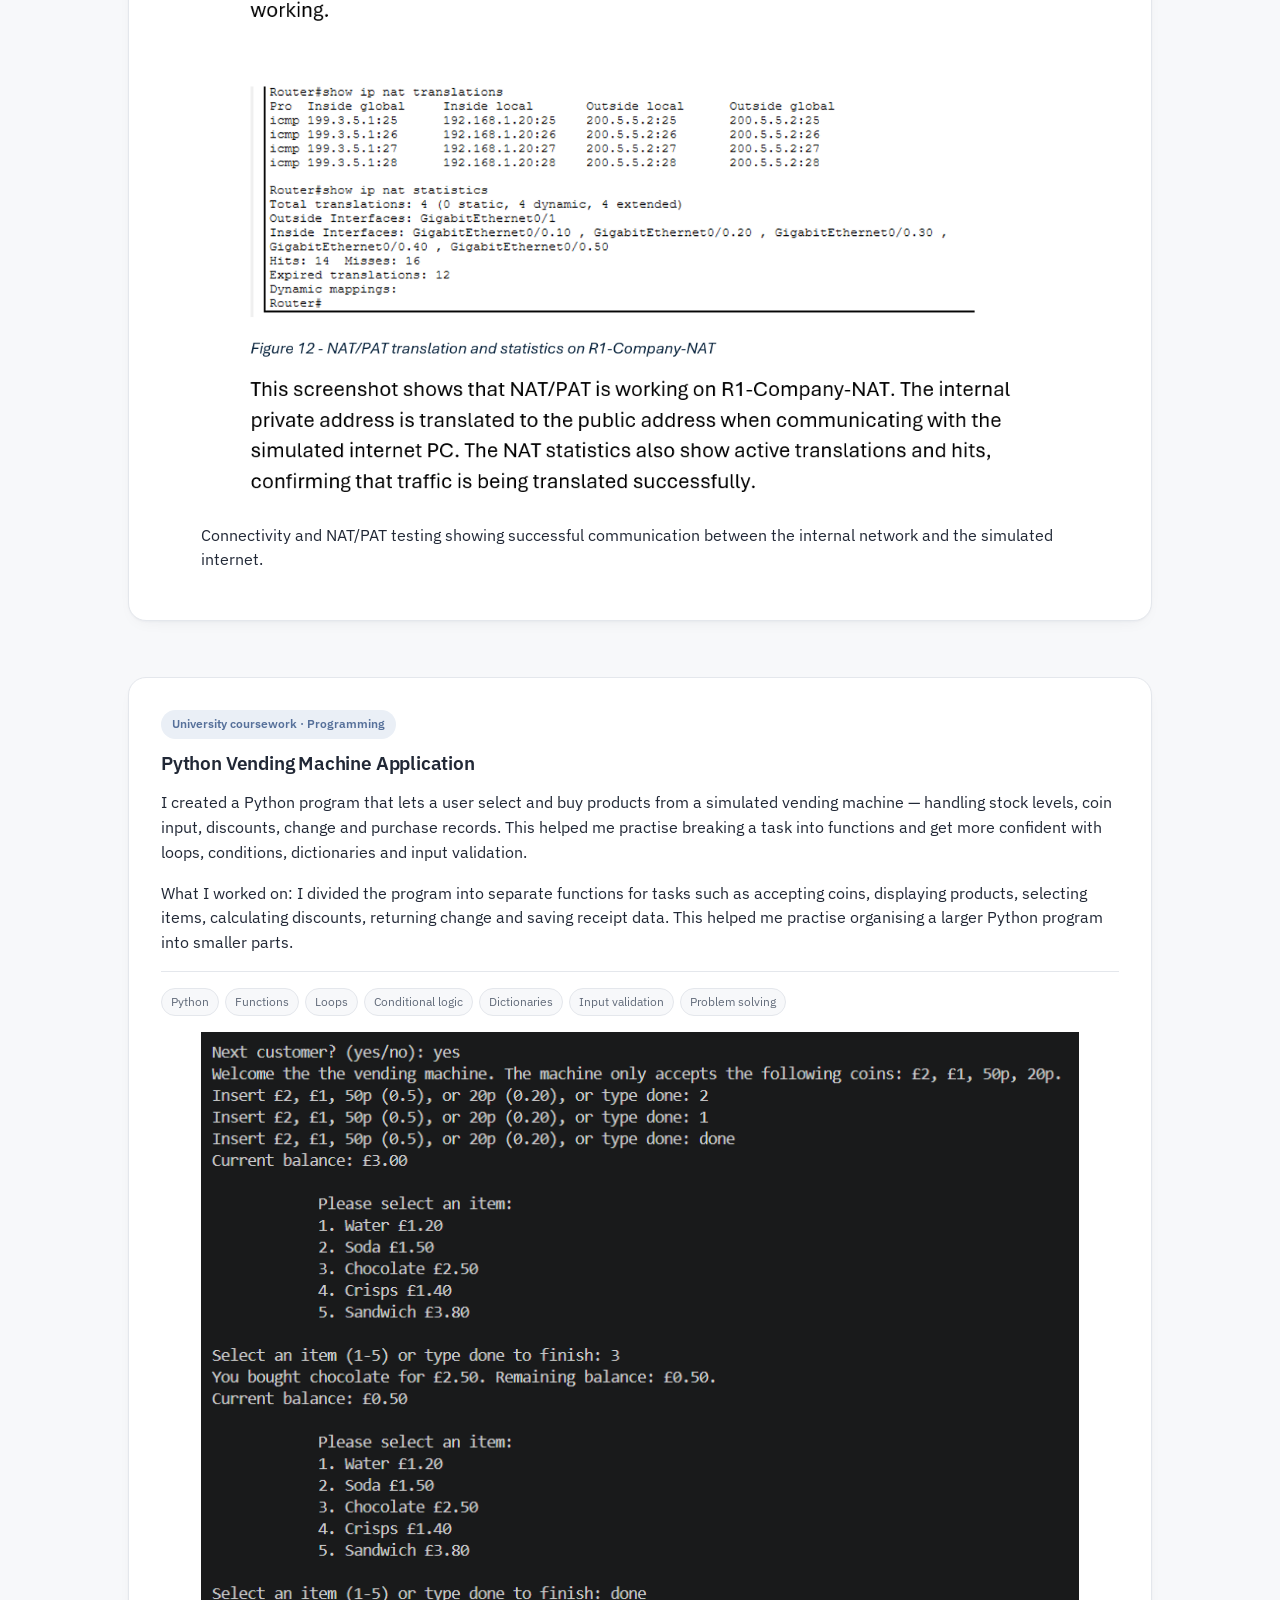
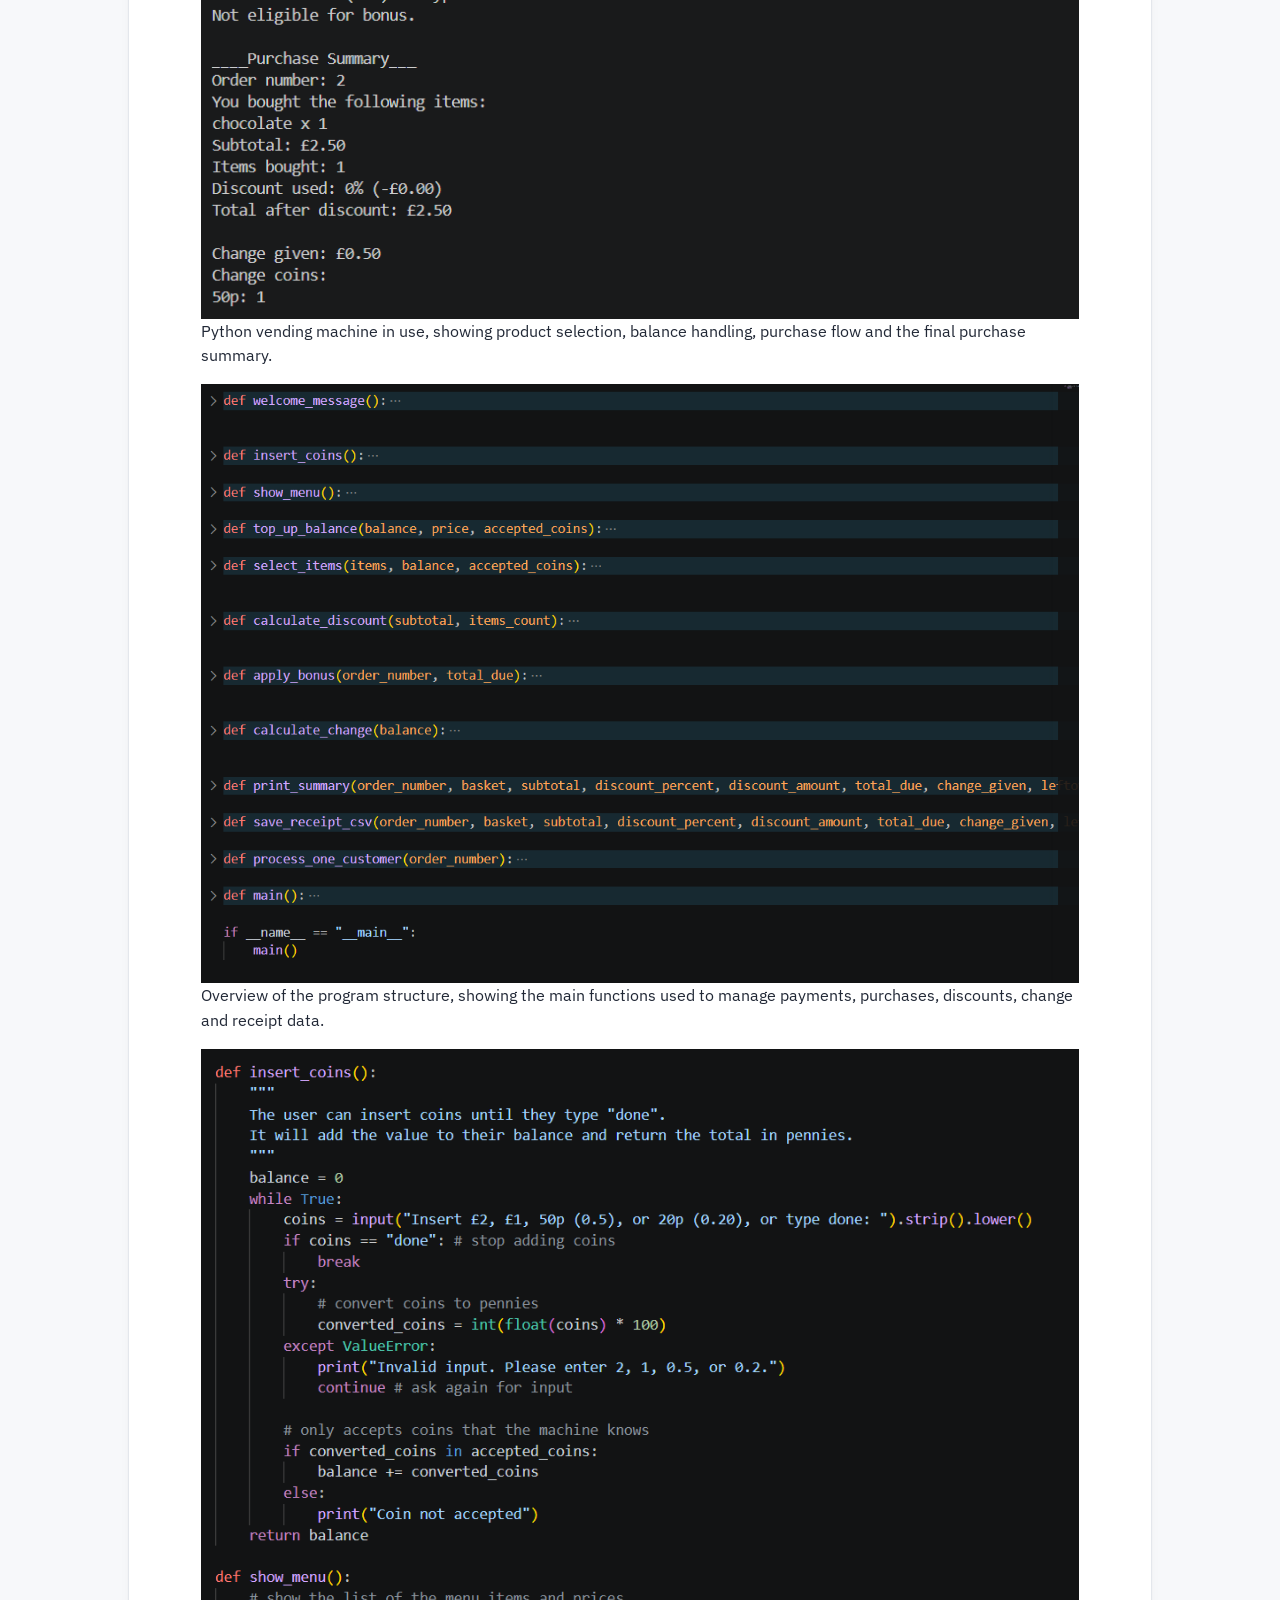
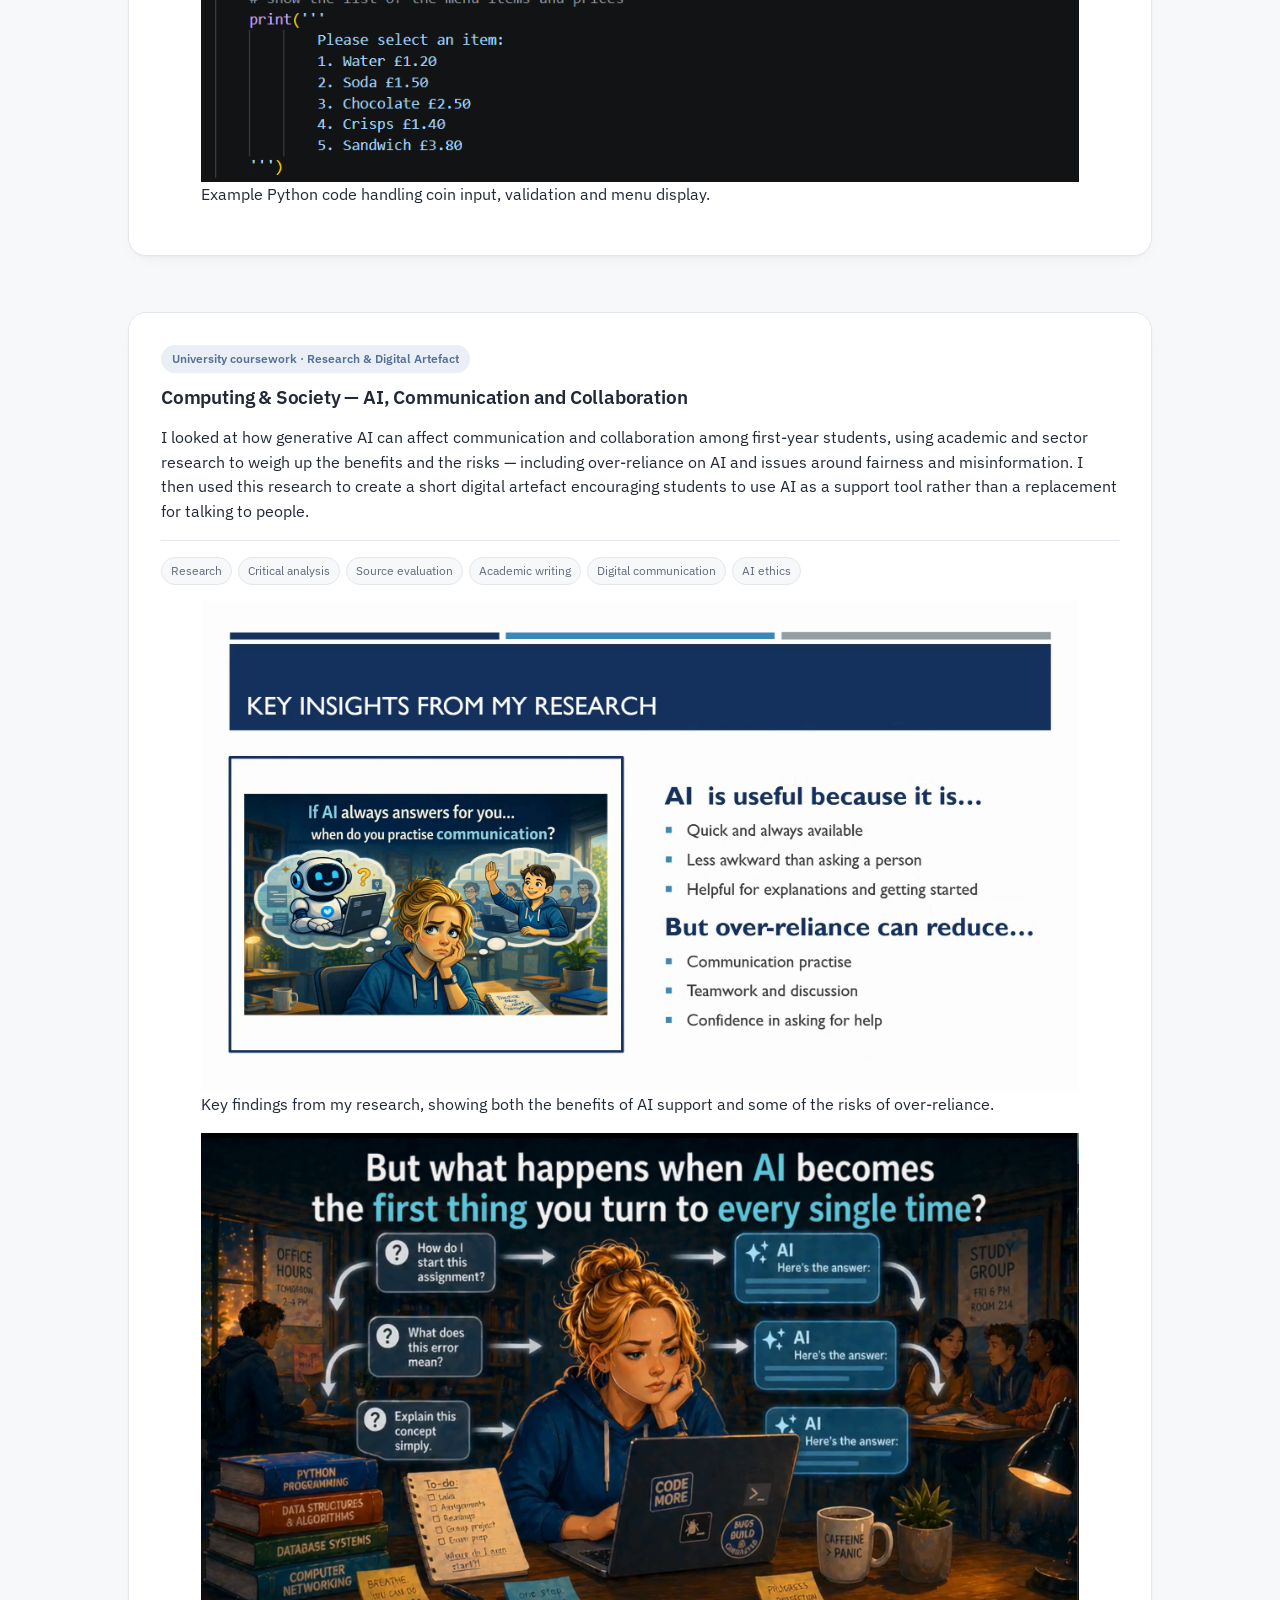
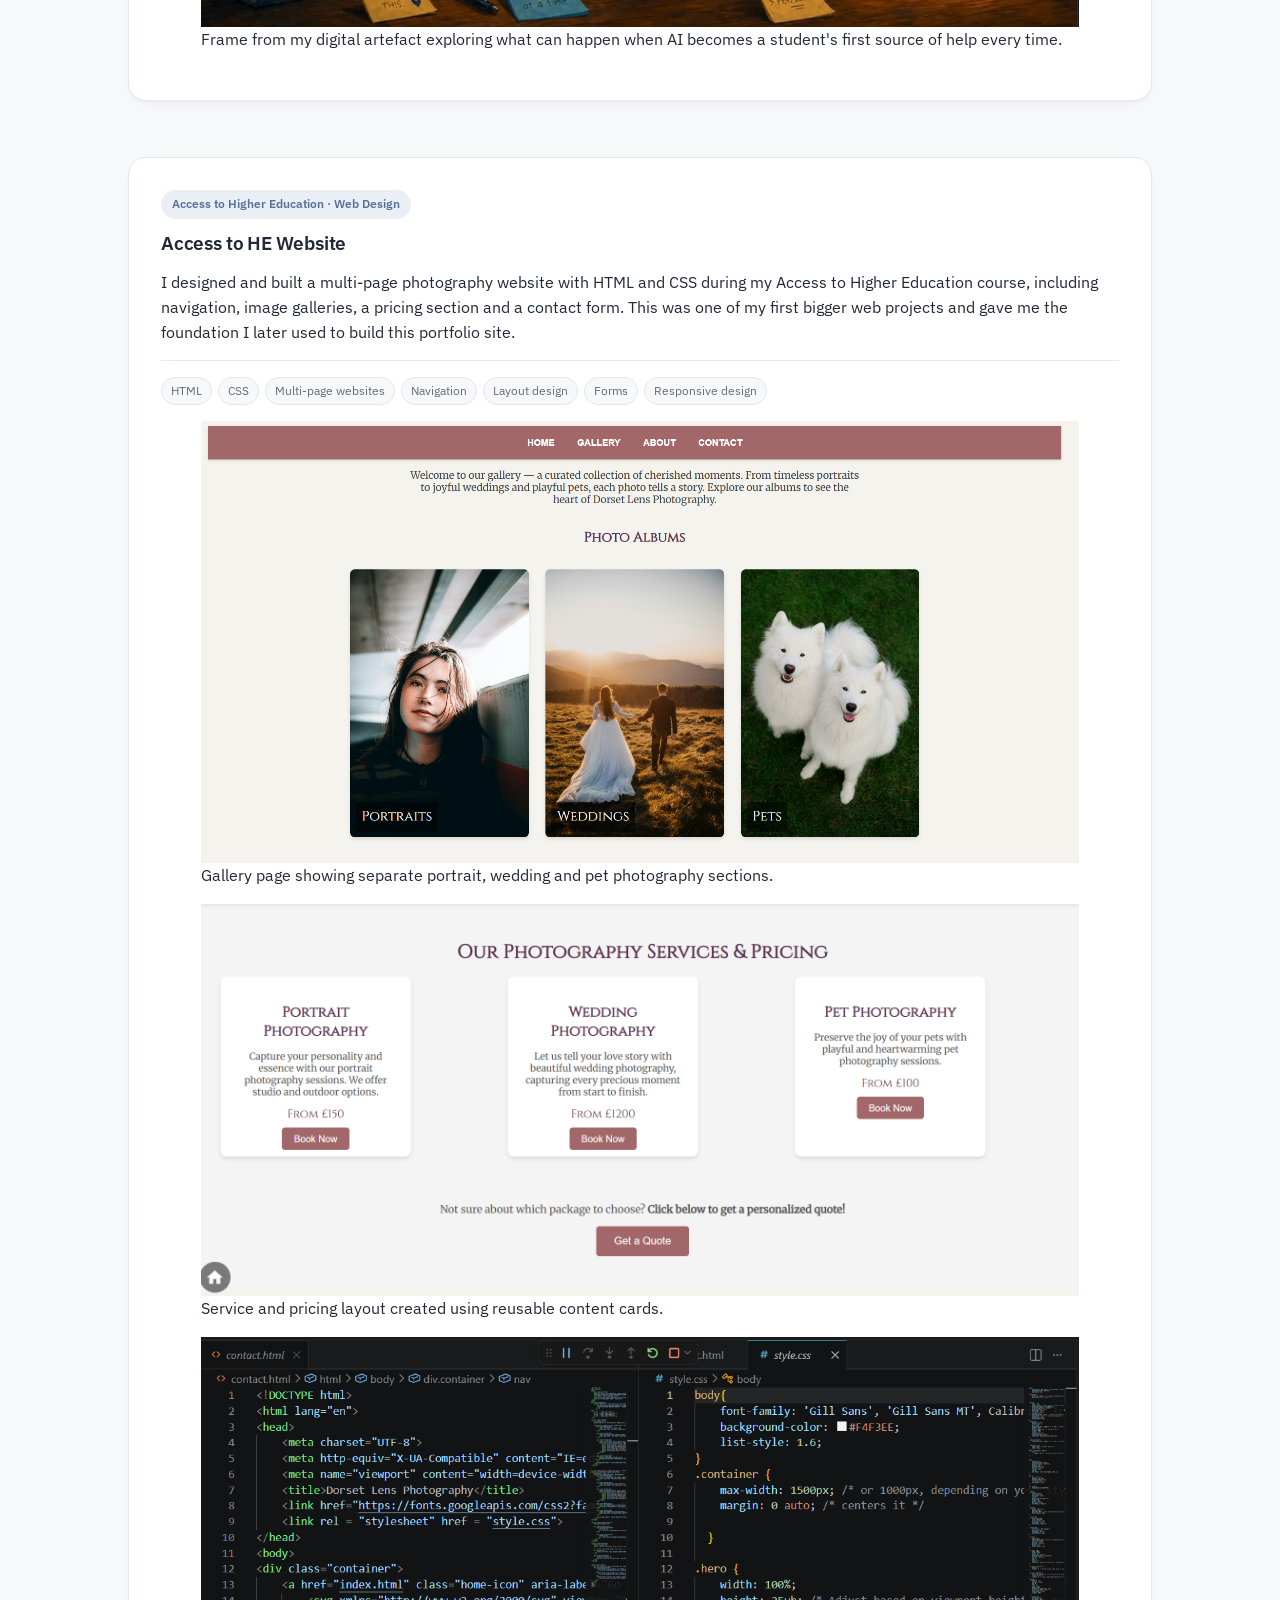
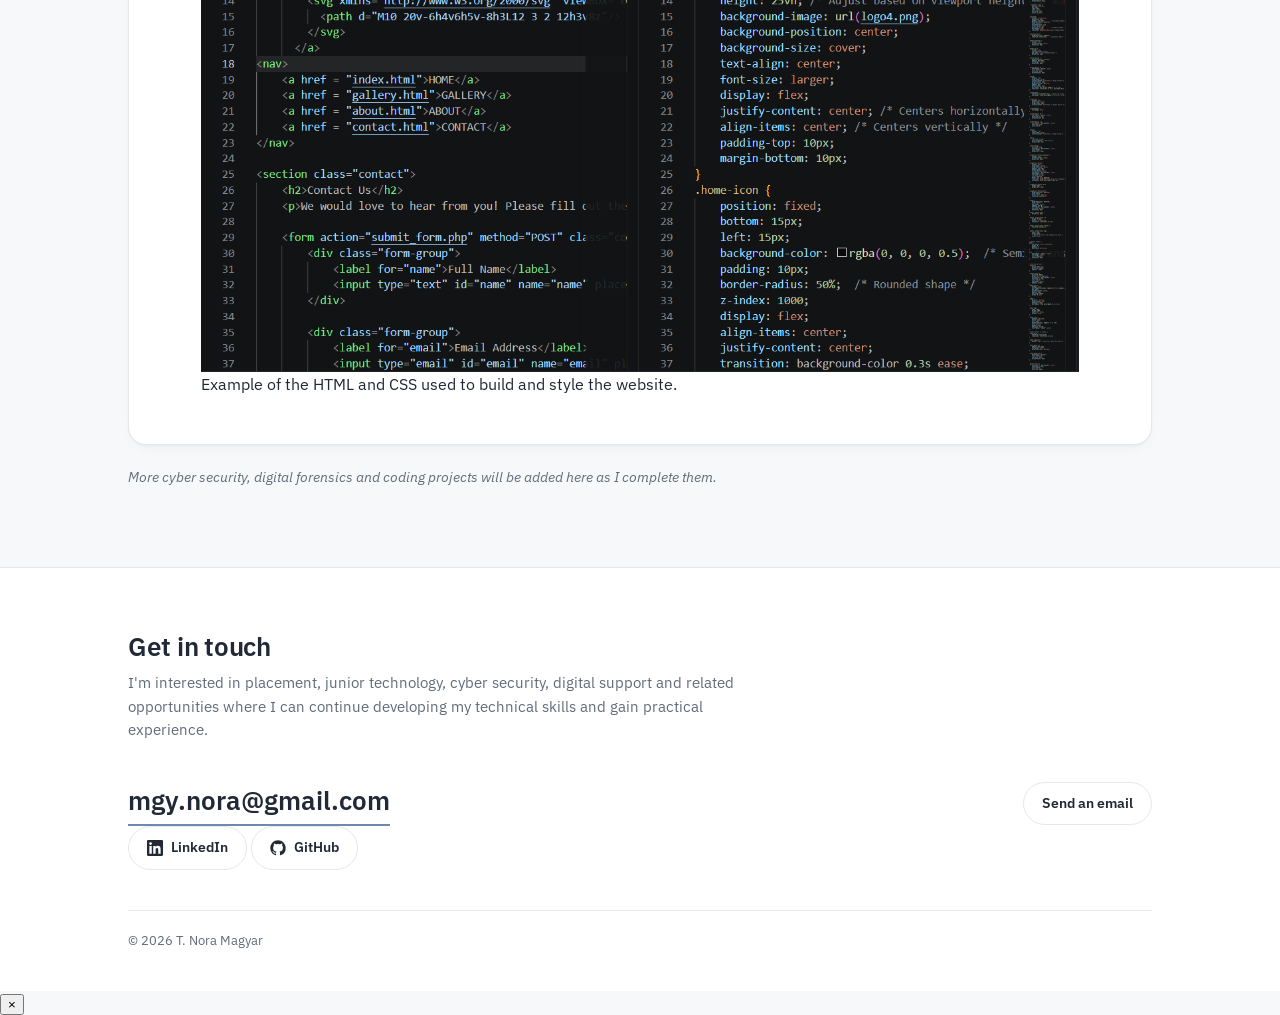
==== commit c06eca28: "Update projects.html" ====
--- a/projects.html
+++ b/projects.html
@@ -3,7 +3,7 @@
 <head>
 <meta charset="UTF-8">
 <meta name="viewport" content="width=device-width, initial-scale=1.0">
-<title>Projects - T. Nora Magyar</title>
+<title>Projects — T. Nora Magyar</title>
 <link rel="preconnect" href="https://fonts.googleapis.com">
 <link rel="preconnect" href="https://fonts.gstatic.com" crossorigin>
 <link href="https://fonts.googleapis.com/css2?family=IBM+Plex+Sans:wght@400;500;600;700&display=swap" rel="stylesheet">
@@ -45,8 +45,8 @@
     <div class="case-list">
       <article class="project-case" id="dwk">
         <span class="card-tag">University group project · Cybersecurity Lead · Industry brief</span>
-        <h3>DWK Personal Finance Management System - Cybersecurity Analysis</h3>
-        <p class="case-intro">This group project was based on an industry brief from J.P. Morgan representatives in Bournemouth, where we designed a fictional personal finance management system. As Cybersecurity Lead, I looked at how sensitive customer and financial data could be protected, considering risks like unauthorised access, incorrect permissions and unsafe data sharing, and possible controls such as two-factor authentication, role-based access and encryption.</p>
+        <h3>DWK Personal Finance Management System — Cybersecurity Analysis</h3>
+        <p class="case-intro">This group project was based on an industry brief from J.P. Morgan representatives in Bournemouth, where we designed a fictional personal finance management system. As Cybersecurity Lead, I looked at how sensitive customer and financial data could be protected — considering risks like unauthorised access, incorrect permissions and unsafe data sharing, and possible controls such as two-factor authentication, role-based access and encryption.</p>
         <p class="case-worked-on"><span class="worked-on-label">What I worked on:</span> My part of the group project focused on identifying where customer and financial data could be exposed or misused and linking those risks to practical security controls.</p>
         <div class="card-skills">
           <span class="card-skill">Cybersecurity analysis</span>
@@ -101,7 +101,7 @@
       <article class="project-case" id="python">
         <span class="card-tag">University coursework · Programming</span>
         <h3>Python Vending Machine Application</h3>
-        <p class="case-intro">I created a Python program that lets a user select and buy products from a simulated vending machine, handling stock levels, coin input, discounts, change and purchase records. This helped me practise breaking a task into functions and get more confident with loops, conditions, dictionaries and input validation.</p>
+        <p class="case-intro">I created a Python program that lets a user select and buy products from a simulated vending machine — handling stock levels, coin input, discounts, change and purchase records. This helped me practise breaking a task into functions and get more confident with loops, conditions, dictionaries and input validation.</p>
         <p class="case-worked-on"><span class="worked-on-label">What I worked on:</span> I divided the program into separate functions for tasks such as accepting coins, displaying products, selecting items, calculating discounts, returning change and saving receipt data. This helped me practise organising a larger Python program into smaller parts.</p>
         <div class="card-skills">
           <span class="card-skill">Python</span>
@@ -133,7 +133,7 @@
       <article class="project-case" id="computing-society">
         <span class="card-tag">University coursework · Research &amp; Digital Artefact</span>
         <h3>Computing &amp; Society — AI, Communication and Collaboration</h3>
-        <p class="case-intro">I looked at how generative AI can affect communication and collaboration among first-year students, using academic and sector research to weigh up the benefits and the risks, including over-reliance on AI and issues around fairness and misinformation. I then used this research to create a short digital artefact encouraging students to use AI as a support tool rather than a replacement for talking to people.</p>
+        <p class="case-intro">I looked at how generative AI can affect communication and collaboration among first-year students, using academic and sector research to weigh up the benefits and the risks — including over-reliance on AI and issues around fairness and misinformation. I then used this research to create a short digital artefact encouraging students to use AI as a support tool rather than a replacement for talking to people.</p>
         <div class="card-skills">
           <span class="card-skill">Research</span>
           <span class="card-skill">Critical analysis</span>
@@ -201,6 +201,10 @@
       <a href="mailto:mgy.nora@gmail.com" class="contact-email">mgy.nora@gmail.com</a>
       <a href="mailto:mgy.nora@gmail.com" class="btn btn-ghost">Send an email</a>
     </div>
+    <div class="contact-links">
+      <a href="https://www.linkedin.com/in/nora-magyar-938716398" class="btn btn-ghost" target="_blank" rel="noopener noreferrer"><svg width="16" height="16" viewBox="0 0 24 24" fill="currentColor" aria-hidden="true"><path d="M20.45 20.45h-3.56v-5.57c0-1.33-.03-3.04-1.85-3.04-1.86 0-2.14 1.45-2.14 2.94v5.67H9.34V9h3.41v1.56h.05c.48-.9 1.64-1.85 3.37-1.85 3.6 0 4.27 2.37 4.27 5.46v6.28zM5.34 7.43a2.06 2.06 0 1 1 0-4.12 2.06 2.06 0 0 1 0 4.12zM7.12 20.45H3.56V9h3.56v11.45zM22.22 0H1.77C.79 0 0 .77 0 1.73v20.54C0 23.23.79 24 1.77 24h20.45c.98 0 1.78-.77 1.78-1.73V1.73C24 .77 23.2 0 22.22 0z"/></svg>LinkedIn</a>
+      <a href="https://github.com/nora-mgy" class="btn btn-ghost" target="_blank" rel="noopener noreferrer"><svg width="16" height="16" viewBox="0 0 24 24" fill="currentColor" aria-hidden="true"><path d="M12 .5C5.65.5.5 5.65.5 12c0 5.08 3.29 9.38 7.86 10.9.58.1.79-.25.79-.56v-2c-3.2.7-3.87-1.37-3.87-1.37-.52-1.33-1.28-1.69-1.28-1.69-1.05-.72.08-.7.08-.7 1.16.08 1.77 1.19 1.77 1.19 1.03 1.77 2.7 1.26 3.36.96.1-.75.4-1.26.73-1.55-2.55-.29-5.24-1.28-5.24-5.69 0-1.26.45-2.28 1.19-3.09-.12-.29-.52-1.46.11-3.05 0 0 .97-.31 3.17 1.18a11 11 0 0 1 5.78 0c2.2-1.49 3.17-1.18 3.17-1.18.63 1.59.23 2.76.11 3.05.74.81 1.19 1.83 1.19 3.09 0 4.42-2.69 5.39-5.25 5.68.41.36.78 1.06.78 2.14v3.17c0 .31.21.67.8.56A11.5 11.5 0 0 0 23.5 12C23.5 5.65 18.35.5 12 .5z"/></svg>GitHub</a>
+    </div>
     <div class="footer-note">© <span id="year"></span> T. Nora Magyar</div>
   </div>
 </section>
